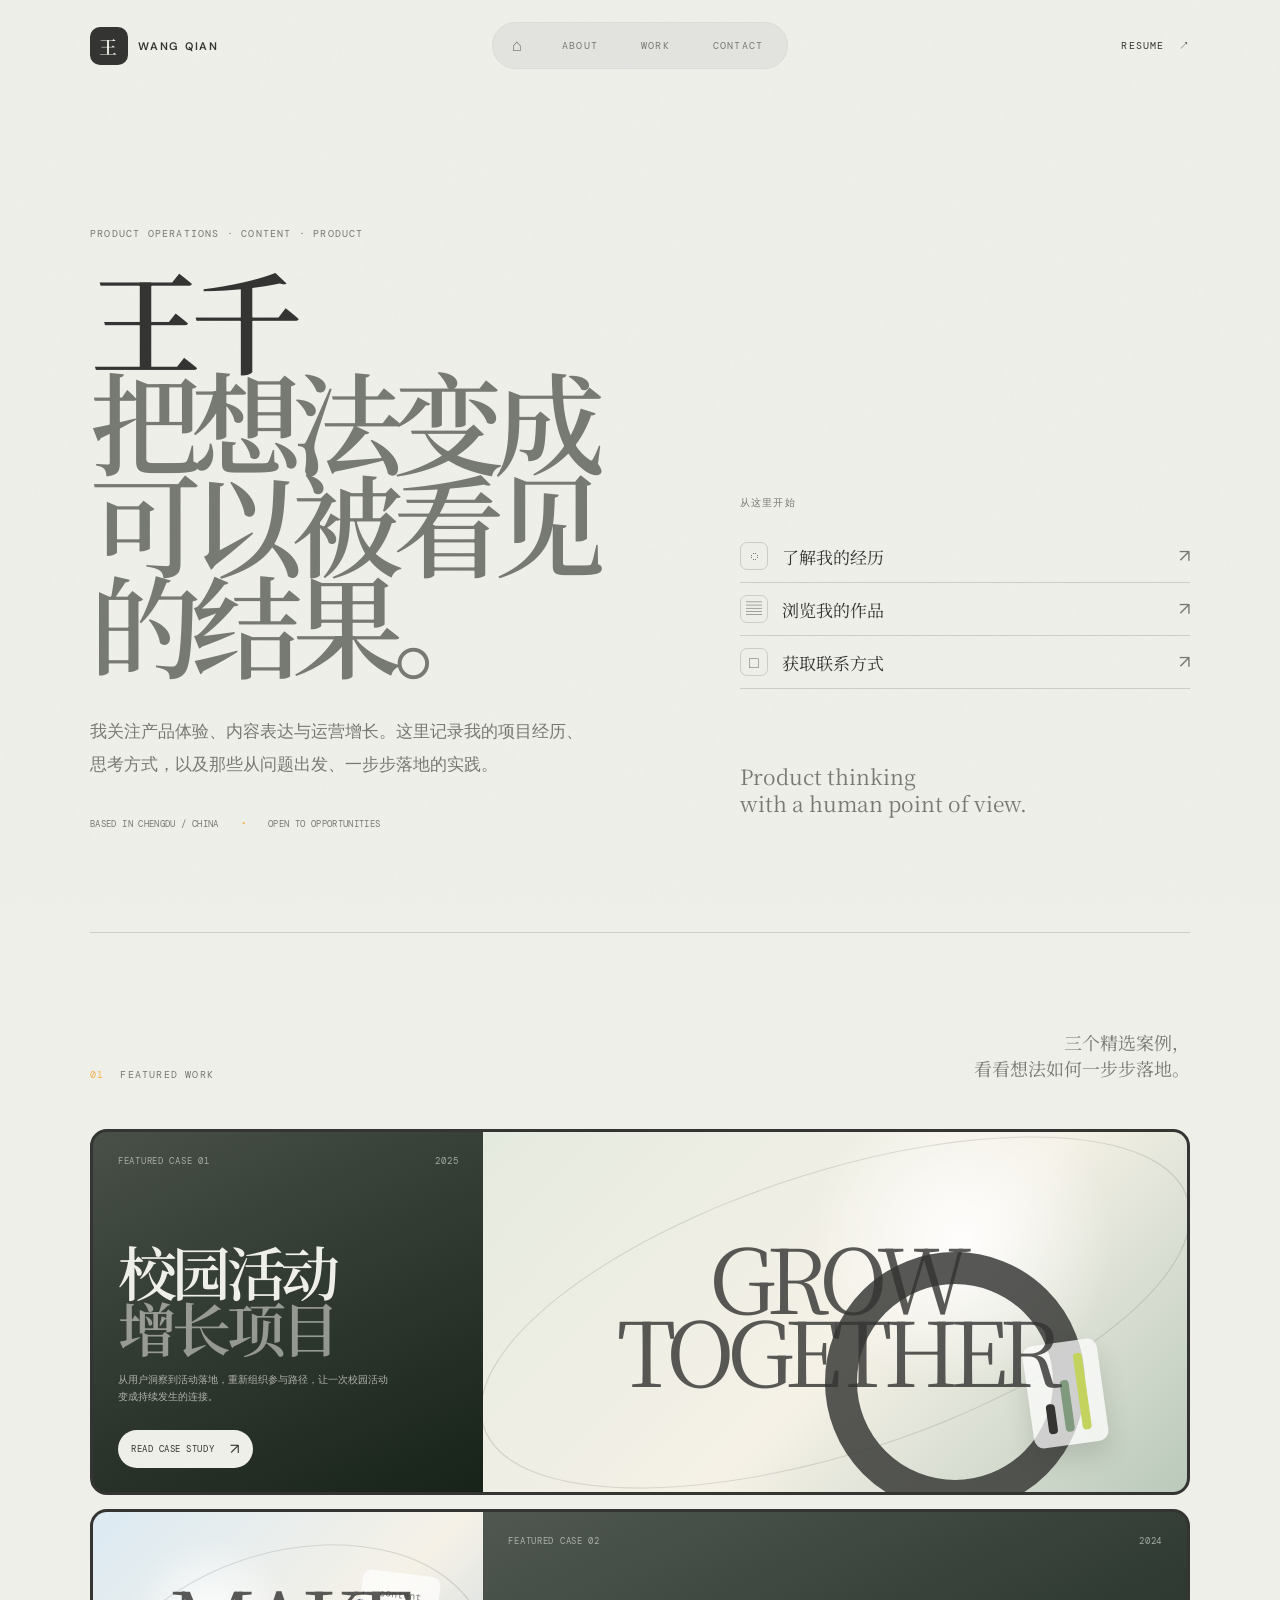
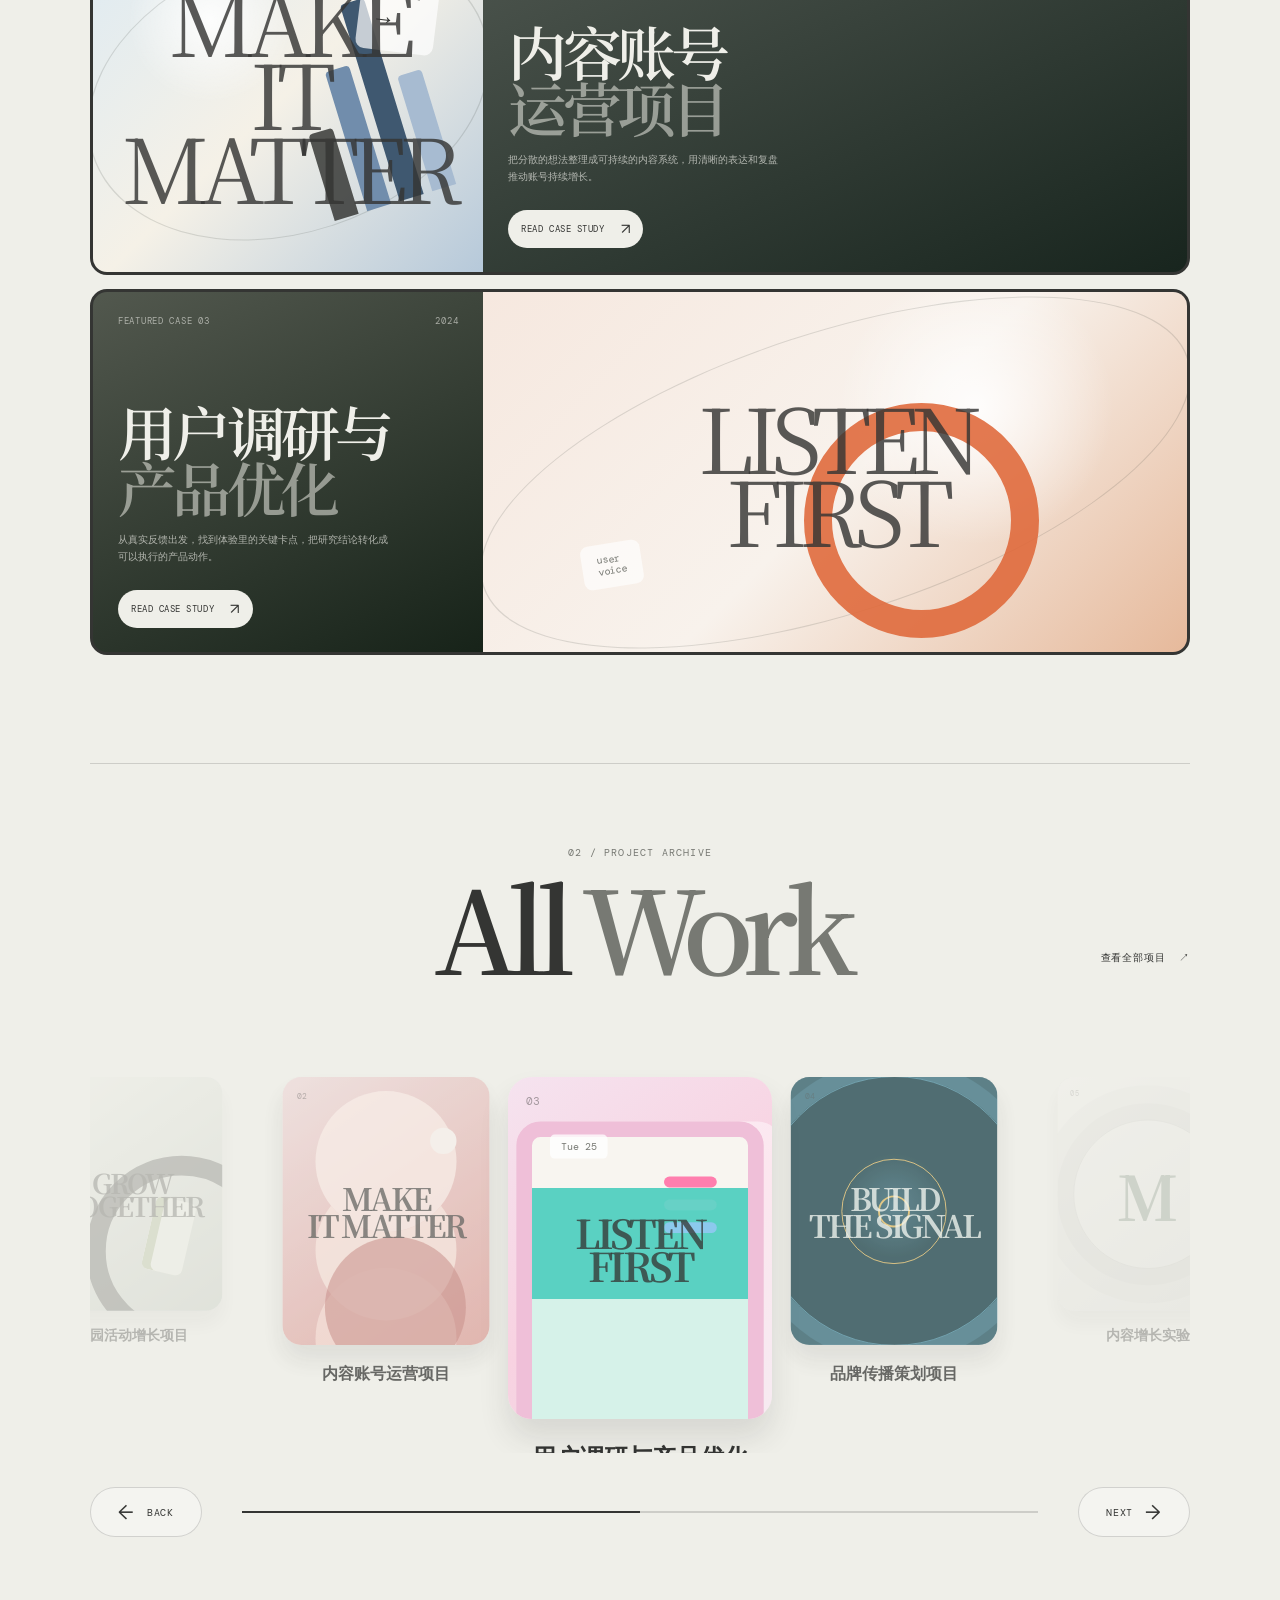
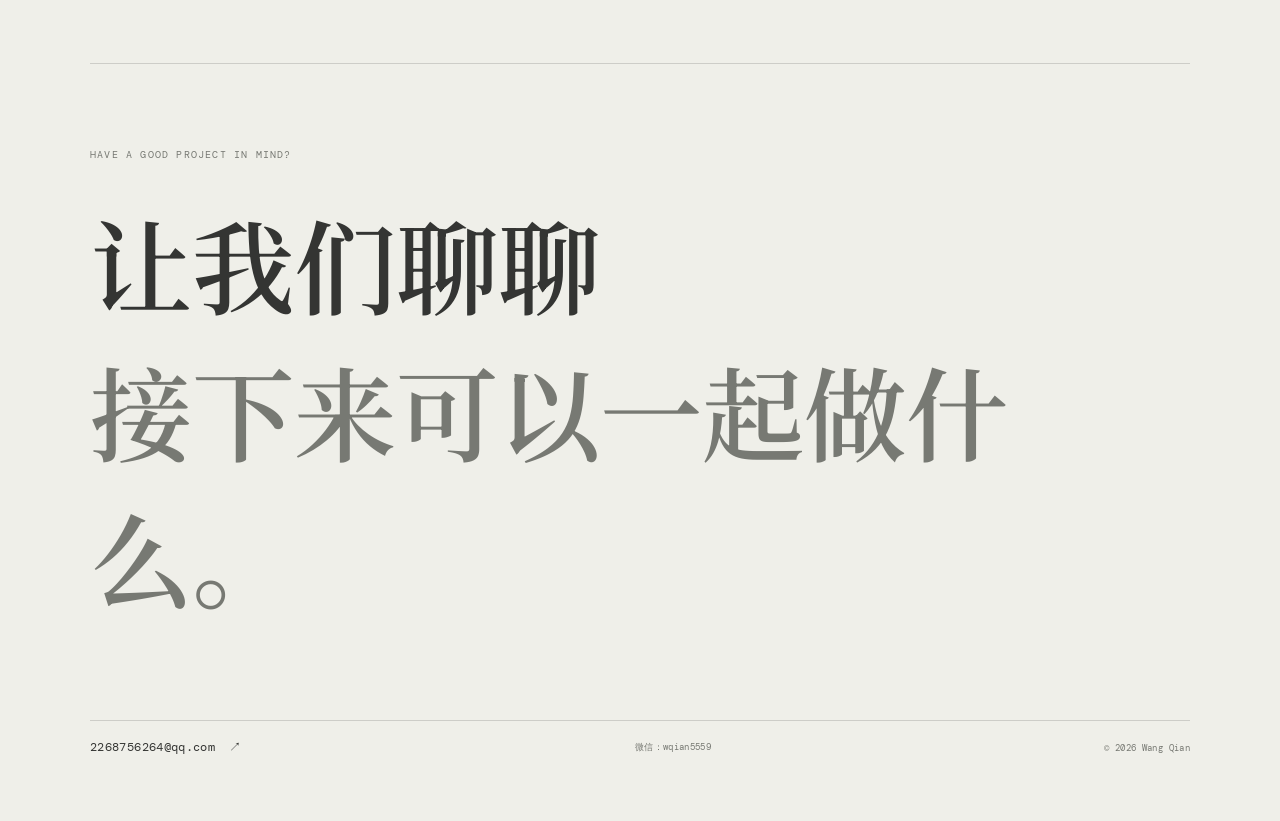
==== index.html @ a22ed270 "Initial portfolio website" ====
<!doctype html>
<html lang="zh-CN">
<head>
  <meta charset="utf-8">
  <meta name="viewport" content="width=device-width, initial-scale=1">
  <title>王千 · 个人作品集</title>
  <meta name="description" content="王千的个人作品集：产品运营、内容运营与产品思考。">
  <link rel="preconnect" href="https://fonts.googleapis.com">
  <link rel="preconnect" href="https://fonts.gstatic.com" crossorigin>
  <link href="https://fonts.googleapis.com/css2?family=DM+Mono:wght@400;500&family=DM+Sans:wght@400;500;600;700&family=Noto+Serif+SC:wght@500;600;700;900&display=swap" rel="stylesheet">
  <link rel="stylesheet" href="styles.css">
</head>
<body>
  <div class="page-shell">
    <header class="site-header">
      <a class="brand" href="index.html#top" aria-label="回到首页">
        <span class="brand-mark">王</span>
        <span class="brand-name">WANG QIAN</span>
      </a>
      <nav class="nav" aria-label="主导航">
        <a class="nav-home" href="index.html#top" aria-label="首页">⌂</a>
        <a href="about.html">About</a>
        <a href="index.html#all-work">Work</a>
        <a href="index.html#contact">Contact</a>
      </nav>
      <a class="resume-link" href="王千-四川大学-硕士-女.pdf" download>Resume <span>↗</span></a>
    </header>

    <main id="top">
      <section class="hero" aria-labelledby="hero-title">
        <div class="hero-main">
          <p class="eyebrow">Product Operations · Content · Product</p>
          <h1 id="hero-title">王千<br><em>把想法变成<br>可以被看见的结果。</em></h1>
          <p class="hero-intro">我关注产品体验、内容表达与运营增长。这里记录我的项目经历、思考方式，以及那些从问题出发、一步步落地的实践。</p>
          <div class="hero-meta">
            <span>Based in Chengdu / China</span>
            <span>Open to opportunities</span>
          </div>
        </div>
        <div class="hero-aside">
          <p class="aside-title">从这里开始</p>
          <a class="start-link" href="about.html"><span class="link-icon">◌</span><span>了解我的经历</span><span class="link-arrow">↗</span></a>
          <a class="start-link" href="#all-work"><span class="link-icon">▤</span><span>浏览我的作品</span><span class="link-arrow">↗</span></a>
          <a class="start-link" href="#contact"><span class="link-icon">□</span><span>获取联系方式</span><span class="link-arrow">↗</span></a>
          <div class="hero-note">Product thinking<br>with a human point of view.</div>
        </div>
      </section>

      <section class="section home-featured-section" aria-labelledby="featured-home-title">
        <div class="section-heading home-section-heading">
          <div class="section-label"><span>01</span><span>Featured work</span></div>
          <p class="section-caption">三个精选案例，<br>看看想法如何一步步落地。</p>
        </div>
        <div class="home-case-stack" id="featured-home-title">
          <a class="home-case-card home-case-card--green" href="#all-work">
            <div class="home-case-copy">
              <div class="home-case-topline"><span>Featured case 01</span><span>2025</span></div>
              <h2>校园活动<br><em>增长项目</em></h2>
              <p>从用户洞察到活动落地，重新组织参与路径，让一次校园活动变成持续发生的连接。</p>
              <span class="home-case-link">Read case study <b>↗</b></span>
            </div>
            <div class="home-case-visual home-case-visual--green" aria-hidden="true">
              <span class="home-visual-title">GROW<br>TOGETHER</span>
              <span class="home-visual-orbit"></span>
              <span class="home-visual-window"><i></i><i></i><i></i></span>
            </div>
          </a>
          <a class="home-case-card home-case-card--blue" href="#all-work">
            <div class="home-case-copy">
              <div class="home-case-topline"><span>Featured case 02</span><span>2024</span></div>
              <h2>内容账号<br><em>运营项目</em></h2>
              <p>把分散的想法整理成可持续的内容系统，用清晰的表达和复盘推动账号持续增长。</p>
              <span class="home-case-link">Read case study <b>↗</b></span>
            </div>
            <div class="home-case-visual home-case-visual--blue" aria-hidden="true">
              <span class="home-visual-title">MAKE<br>IT MATTER</span>
              <span class="home-visual-bars"><i></i><i></i><i></i><i></i></span>
              <span class="home-visual-card">content<br><strong>→</strong></span>
            </div>
          </a>
          <a class="home-case-card home-case-card--orange" href="#all-work">
            <div class="home-case-copy">
              <div class="home-case-topline"><span>Featured case 03</span><span>2024</span></div>
              <h2>用户调研与<br><em>产品优化</em></h2>
              <p>从真实反馈出发，找到体验里的关键卡点，把研究结论转化成可以执行的产品动作。</p>
              <span class="home-case-link">Read case study <b>↗</b></span>
            </div>
            <div class="home-case-visual home-case-visual--orange" aria-hidden="true">
              <span class="home-visual-title">LISTEN<br>FIRST</span>
              <span class="home-visual-ring"></span>
              <span class="home-visual-note">user<br>voice</span>
            </div>
          </a>
        </div>
      </section>

      <section id="all-work" class="section home-all-work" aria-labelledby="all-work-home-title">
        <div class="home-all-work-heading">
          <div>
            <p class="eyebrow">02 / Project archive</p>
            <h2 id="all-work-home-title">All <em>Work</em></h2>
          </div>
          <a class="text-link" href="#all-work">查看全部项目 <span>↗</span></a>
        </div>
        <div class="home-carousel" data-home-carousel aria-label="All Work 项目选择轮播">
          <div class="home-carousel-viewport">
            <div class="home-carousel-track">
              <a class="home-carousel-card" href="#all-work" data-carousel-index="0">
                <div class="home-carousel-art home-carousel-art--campus"><span>01</span><i></i><b>GROW<br>TOGETHER</b></div>
                <strong class="home-carousel-title">校园活动增长项目</strong>
                <div class="home-carousel-tags"><span>运营</span><span>增长</span><span>项目推进</span></div>
              </a>
              <a class="home-carousel-card" href="#all-work" data-carousel-index="1">
                <div class="home-carousel-art home-carousel-art--content"><span>02</span><i></i><b>MAKE<br>IT MATTER</b></div>
                <strong class="home-carousel-title">内容账号运营项目</strong>
                <div class="home-carousel-tags"><span>内容策略</span><span>账号运营</span><span>数据复盘</span></div>
              </a>
              <a class="home-carousel-card" href="#all-work" data-carousel-index="2">
                <div class="home-carousel-art home-carousel-art--product"><span>03</span><i></i><b>LISTEN<br>FIRST</b></div>
                <strong class="home-carousel-title">用户调研与产品优化</strong>
                <div class="home-carousel-tags"><span>用户研究</span><span>产品分析</span><span>体验优化</span></div>
              </a>
              <a class="home-carousel-card" href="#all-work" data-carousel-index="3">
                <div class="home-carousel-art home-carousel-art--brand"><span>04</span><i></i><b>BUILD<br>THE SIGNAL</b></div>
                <strong class="home-carousel-title">品牌传播策划项目</strong>
                <div class="home-carousel-tags"><span>内容</span><span>品牌</span><span>整合传播</span></div>
              </a>
              <a class="home-carousel-card" href="#all-work" data-carousel-index="4">
                <div class="home-carousel-art home-carousel-art--archive"><span>05</span><i></i><b>KEEP<br>ITERATING</b></div>
                <strong class="home-carousel-title">内容增长实验</strong>
                <div class="home-carousel-tags"><span>增长实验</span><span>内容测试</span></div>
              </a>
            </div>
          </div>
          <div class="home-carousel-controls">
            <button class="home-carousel-button" type="button" data-carousel-prev aria-label="查看上一个项目"><span>←</span> Back</button>
            <div class="home-carousel-progress" aria-hidden="true"><span></span></div>
            <button class="home-carousel-button" type="button" data-carousel-next aria-label="查看下一个项目">Next <span>→</span></button>
          </div>
        </div>
      </section>

      <section id="contact" class="contact-section" aria-labelledby="contact-title">
        <p class="eyebrow">Have a good project in mind?</p>
        <h2 id="contact-title">让我们聊聊<br><em>接下来可以一起做什么。</em></h2>
        <div class="contact-bottom"><a class="contact-email" href="mailto:2268756264@qq.com">2268756264@qq.com <span>↗</span></a><span>微信：wqian5559</span><span>© <span data-year>2026</span> Wang Qian</span></div>
      </section>
    </main>
  </div>
  <script src="app.js"></script>
</body>
</html>
---- styles.css ----
:root {
  --paper: #efefe9;
  --paper-deep: #e5e5de;
  --ink: #343533;
  --muted: #777973;
  --line: rgba(52, 53, 51, .18);
  --green: #d2f75b;
  --blue: #b6d4f6;
  --orange: #f5b14e;
  --serif: "Noto Serif SC", Georgia, serif;
  --sans: "DM Sans", "Noto Sans SC", sans-serif;
  --mono: "DM Mono", monospace;
}

* { box-sizing: border-box; }
html { scroll-behavior: smooth; }
body { margin: 0; background: var(--paper); color: var(--ink); font-family: var(--sans); }
body::before { content: ""; position: fixed; inset: 0; pointer-events: none; opacity: .22; background-image: url("data:image/svg+xml,%3Csvg viewBox='0 0 180 180' xmlns='http://www.w3.org/2000/svg'%3E%3Cfilter id='n'%3E%3CfeTurbulence type='fractalNoise' baseFrequency='.9' numOctaves='3' stitchTiles='stitch'/%3E%3C/filter%3E%3Crect width='100%25' height='100%25' filter='url(%23n)' opacity='.07'/%3E%3C/svg%3E"); mix-blend-mode: multiply; z-index: 5; }
a { color: inherit; text-decoration: none; }
button { font: inherit; }
.page-shell { width: min(1100px, calc(100% - 56px)); margin: 0 auto; }
.site-header { position: sticky; top: 22px; z-index: 10; display: grid; grid-template-columns: 1fr auto 1fr; align-items: center; gap: 18px; margin-top: 22px; }
.brand, .nav, .hero-meta, .case-topline, .contact-bottom, .section-label, .filter-row { display: flex; align-items: center; }
.brand { gap: 10px; font-weight: 600; letter-spacing: .08em; }
.brand-mark { display: grid; width: 38px; height: 38px; place-items: center; border-radius: 10px; background: var(--ink); color: var(--paper); font-family: var(--serif); font-size: 18px; }
.brand-name { font-size: 11px; letter-spacing: .16em; }
.nav { justify-content: center; gap: 3px; padding: 5px; border-radius: 999px; background: rgba(225, 226, 220, .88); box-shadow: inset 0 0 0 1px rgba(52, 53, 51, .04); }
.nav a, .resume-link { padding: 10px 20px; color: var(--muted); font-family: var(--mono); font-size: 10px; letter-spacing: .12em; text-transform: uppercase; }
.nav a:hover, .resume-link:hover { color: var(--ink); }
.nav a[aria-current="page"] { color: var(--ink); background: rgba(255, 255, 255, .48); border-radius: 999px; }
.nav-home { padding-inline: 15px !important; font-family: var(--sans) !important; font-size: 17px !important; line-height: 1; }
.resume-link { justify-self: end; padding-right: 0; color: var(--ink); }
.resume-link span, .text-link span, .contact-email span { display: inline-block; margin-left: 7px; transition: transform .2s ease; }
.resume-link:hover span, .text-link:hover span, .contact-email:hover span { transform: translate(3px, -3px); }
.hero { display: grid; grid-template-columns: 1.12fr .88fr; gap: 7%; min-height: 690px; padding: 158px 0 102px; }
.eyebrow, .aside-title, .section-label, .case-topline, .note-card-label { font-family: var(--mono); font-size: 10px; letter-spacing: .12em; text-transform: uppercase; }
.eyebrow { margin: 0 0 28px; color: var(--muted); }
h1, h2, h3, p { margin-top: 0; }
h1, h2, h3 { font-family: var(--serif); font-weight: 600; }
h1 { max-width: 690px; margin-bottom: 42px; font-size: clamp(60px, 8.7vw, 118px); line-height: .91; letter-spacing: -.09em; }
h1 em, h2 em { color: var(--muted); font-style: normal; }
.hero-intro { max-width: 500px; margin-bottom: 38px; color: var(--muted); font-size: 17px; line-height: 1.9; }
.hero-meta { gap: 22px; color: var(--muted); font-family: var(--mono); font-size: 9px; letter-spacing: .04em; text-transform: uppercase; }
.hero-meta span + span::before { content: "•"; margin-right: 22px; color: var(--orange); }
.hero-aside { align-self: end; padding-bottom: 13px; }
.aside-title { margin-bottom: 20px; color: var(--muted); }
.start-link { display: grid; grid-template-columns: 32px 1fr auto; align-items: center; gap: 10px; padding: 12px 0; border-bottom: 1px solid var(--line); font-family: var(--serif); font-size: 17px; }
.link-icon { display: grid; width: 28px; height: 28px; place-items: center; border: 1px solid var(--line); border-radius: 7px; color: var(--muted); font-family: var(--sans); font-size: 16px; }
.link-arrow, .archive-arrow { color: var(--muted); font-family: var(--sans); font-size: 18px; transition: transform .2s ease, color .2s ease; }
.start-link:hover .link-arrow, .archive-item:hover .archive-arrow { color: var(--ink); transform: translate(3px, -3px); }
.hero-note { margin-top: 74px; color: var(--muted); font-family: var(--serif); font-size: 21px; line-height: 1.28; }
.section { padding: 96px 0; border-top: 1px solid var(--line); }
.section-label { gap: 16px; margin-bottom: 52px; color: var(--muted); }
.section-label span:first-child { color: var(--orange); }
.about-layout, .note-layout { display: grid; grid-template-columns: 1fr 1fr; gap: 8%; }
.section h2 { margin-bottom: 0; font-size: clamp(42px, 5.6vw, 76px); line-height: .98; letter-spacing: -.08em; }
.about-copy { max-width: 475px; }
.about-copy p { color: var(--muted); font-size: 16px; line-height: 1.9; }
.about-copy .lead-copy { color: var(--ink); font-family: var(--serif); font-size: 25px; line-height: 1.45; }
.skill-list { display: flex; flex-wrap: wrap; gap: 8px; margin-top: 30px; }
.skill-list span, .filter-button { padding: 8px 12px; border: 1px solid var(--line); border-radius: 999px; color: var(--muted); font-family: var(--mono); font-size: 9px; letter-spacing: .05em; }
.section-heading { display: flex; align-items: end; justify-content: space-between; gap: 28px; margin-bottom: 48px; }
.section-heading .section-label { margin-bottom: 0; }
.section-caption { margin: 0; color: var(--muted); font-family: var(--serif); font-size: 18px; line-height: 1.45; text-align: right; }
.featured-grid { display: grid; grid-template-columns: repeat(3, 1fr); gap: 14px; }
.featured-card { padding: 14px; border-radius: 18px; background: var(--green); }
.featured-card--blue { background: var(--blue); }
.featured-card--orange { background: var(--orange); }
.case-topline { justify-content: space-between; padding: 4px 2px 14px; color: rgba(52, 53, 51, .68); font-size: 9px; }
.case-visual { position: relative; display: flex; min-height: 330px; align-items: center; justify-content: center; overflow: hidden; border-radius: 12px; background: rgba(255, 255, 255, .22); }
.visual-word { position: relative; z-index: 1; color: var(--ink); font-family: var(--serif); font-size: clamp(28px, 4vw, 49px); line-height: .87; letter-spacing: -.08em; text-align: center; }
.visual-dot { position: absolute; width: 190px; height: 190px; border-radius: 50%; background: rgba(52, 53, 51, .9); transform: translate(64px, -56px); }
.visual-bars { position: absolute; right: 15%; bottom: 18%; display: flex; align-items: end; gap: 7px; transform: rotate(-18deg); }
.visual-bars i { display: block; width: 15px; height: 55px; background: var(--ink); }.visual-bars i:nth-child(2) { height: 88px; }.visual-bars i:nth-child(3) { height: 126px; }
.visual-ring { position: absolute; width: 230px; height: 230px; border: 20px solid var(--ink); border-radius: 50%; transform: translate(66px, 38px); }
.case-info { padding: 18px 4px 3px; }.case-info h3 { margin-bottom: 8px; font-size: 24px; letter-spacing: -.05em; }.case-info p { margin-bottom: 22px; color: rgba(52, 53, 51, .72); font-family: var(--mono); font-size: 9px; letter-spacing: .04em; }.text-link { font-family: var(--mono); font-size: 10px; letter-spacing: .08em; text-transform: uppercase; }
.section-heading--compact { align-items: center; margin-bottom: 23px; }.section-heading--compact h2 { font-size: 48px; }
.filter-row { gap: 6px; margin-bottom: 22px; }.filter-button { cursor: pointer; background: transparent; transition: .2s ease; }.filter-button:hover, .filter-button.is-active { border-color: var(--ink); background: var(--ink); color: var(--paper); }
.archive-list { border-top: 1px solid var(--line); }.archive-item { display: grid; grid-template-columns: 58px 1fr 1.2fr 24px; align-items: center; gap: 16px; min-height: 82px; border-bottom: 1px solid var(--line); transition: padding .2s ease, background .2s ease; }.archive-item:hover { padding-inline: 12px; background: rgba(255, 255, 255, .23); }.archive-item.is-hidden { display: none; }.archive-number, .archive-item p { color: var(--muted); font-family: var(--mono); font-size: 10px; }.archive-item h3 { margin: 0; font-size: 22px; letter-spacing: -.04em; }.archive-item p { margin: 0; }
.note-section { padding-bottom: 128px; }.note-layout { align-items: end; }.note-card { display: flex; min-height: 235px; flex-direction: column; justify-content: space-between; padding: 25px; border-radius: 18px; background: var(--paper-deep); transition: transform .2s ease; }.note-card:hover { transform: translateY(-4px); }.note-card-label, .note-card-date { color: var(--muted); }.note-card strong { max-width: 320px; font-family: var(--serif); font-size: 28px; line-height: 1.14; letter-spacing: -.06em; }.note-card-date { font-family: var(--mono); font-size: 10px; }.note-card-date b { float: right; color: var(--ink); font-family: var(--sans); font-size: 18px; }
.contact-section { margin-bottom: 24px; padding: 84px 0 42px; border-top: 1px solid var(--line); }.contact-section h2 { margin-bottom: 90px; font-size: clamp(54px, 8vw, 108px); }.contact-bottom { justify-content: space-between; gap: 20px; padding-top: 18px; border-top: 1px solid var(--line); color: var(--muted); font-family: var(--mono); font-size: 9px; letter-spacing: .04em; }.contact-email { color: var(--ink); font-size: 12px; }
.home-featured-section { padding-bottom: 108px; }
.home-section-heading { align-items: end; }
.home-case-stack { display: grid; gap: 14px; }
.home-case-card { display: grid; grid-template-columns: minmax(280px, .86fr) minmax(0, 1.55fr); min-height: 360px; overflow: hidden; border: 3px solid var(--ink); border-radius: 17px; background: var(--ink); transition: transform .25s ease, box-shadow .25s ease; }
.home-case-card:hover { transform: translateY(-4px); box-shadow: 0 12px 0 rgba(52, 53, 51, .12); }
.home-case-card:nth-child(even) .home-case-copy { order: 2; }
.home-case-card:nth-child(even) .home-case-visual { order: 1; }
.home-case-copy { display: flex; flex-direction: column; padding: 23px 25px 24px; color: var(--paper); background: linear-gradient(155deg, #485047, #172219); }
.home-case-card--blue .home-case-copy { background: linear-gradient(155deg, #4f5750, #18251e); }
.home-case-card--orange .home-case-copy { background: linear-gradient(155deg, #52584e, #172319); }
.home-case-topline { display: flex; justify-content: space-between; gap: 12px; color: rgba(239, 239, 233, .6); font-family: var(--mono); font-size: 9px; letter-spacing: .08em; text-transform: uppercase; }
.home-case-copy h2 { margin: auto 0 17px; color: var(--paper); font-size: clamp(38px, 4.6vw, 65px); line-height: .95; letter-spacing: -.08em; }
.home-case-copy h2 em { color: rgba(239, 239, 233, .53); }
.home-case-copy p { max-width: 275px; margin-bottom: 25px; color: rgba(239, 239, 233, .68); font-family: var(--mono); font-size: 10px; line-height: 1.65; }
.home-case-link { display: inline-flex; align-items: center; justify-content: space-between; width: fit-content; min-width: 135px; padding: 9px 13px; border-radius: 999px; background: var(--paper); color: var(--ink); font-family: var(--mono); font-size: 9px; letter-spacing: .06em; text-transform: uppercase; }
.home-case-link b { margin-left: 12px; font-family: var(--sans); font-size: 15px; font-weight: 400; transition: transform .2s ease; }
.home-case-card:hover .home-case-link b { transform: translate(3px, -3px); }
.home-case-visual { position: relative; display: flex; min-height: 360px; align-items: center; justify-content: center; overflow: hidden; isolation: isolate; }
.home-case-visual::before { content: ""; position: absolute; inset: 11%; border: 1px solid rgba(52, 53, 51, .15); border-radius: 50%; transform: rotate(-18deg) scaleX(1.35); }
.home-case-visual--green { background: radial-gradient(circle at 68% 30%, rgba(255, 255, 255, .9), transparent 28%), linear-gradient(135deg, #e5eadf, #f5f1e7 55%, #b9c9ba); }
.home-case-visual--blue { background: radial-gradient(circle at 30% 30%, rgba(255, 255, 255, .9), transparent 22%), linear-gradient(135deg, #dceaf3, #f5f1e7 50%, #b6c9da); }
.home-case-visual--orange { background: radial-gradient(circle at 70% 32%, rgba(255, 255, 255, .9), transparent 25%), linear-gradient(135deg, #f6e8df, #f8f2ec 52%, #e6b99b); }
.home-visual-title { position: relative; z-index: 2; color: rgba(52, 53, 51, .82); font-family: var(--serif); font-size: clamp(42px, 7vw, 94px); line-height: .82; letter-spacing: -.1em; text-align: center; }
.home-visual-orbit { position: absolute; width: 260px; height: 260px; border: 32px solid rgba(52, 53, 51, .82); border-radius: 50%; transform: translate(120px, 70px); }
.home-visual-window { position: absolute; right: 12%; bottom: 13%; display: flex; gap: 8px; align-items: end; padding: 13px 16px; border-radius: 10px; background: rgba(255, 255, 255, .72); box-shadow: 0 14px 25px rgba(52, 53, 51, .16); transform: rotate(-8deg); }
.home-visual-window i { display: block; width: 9px; height: 30px; border-radius: 4px; background: var(--ink); }.home-visual-window i:nth-child(2) { height: 52px; background: #809a7e; }.home-visual-window i:nth-child(3) { height: 77px; background: #c3d35d; }
.home-visual-bars { position: absolute; right: 14%; bottom: 18%; display: flex; align-items: end; gap: 9px; transform: rotate(-17deg); }.home-visual-bars i { display: block; width: 25px; height: 90px; border-radius: 4px 4px 0 0; background: rgba(52, 53, 51, .83); }.home-visual-bars i:nth-child(2) { height: 145px; background: #718dac; }.home-visual-bars i:nth-child(3) { height: 205px; background: #3f5870; }.home-visual-bars i:nth-child(4) { height: 120px; background: #a7bbd1; }
.home-visual-card { position: absolute; right: 12%; top: 17%; padding: 14px 18px; border-radius: 9px; background: rgba(255, 255, 255, .7); color: var(--muted); font-family: var(--mono); font-size: 10px; line-height: 1.5; transform: rotate(7deg); }.home-visual-card strong { color: var(--ink); font-size: 24px; font-weight: 400; }
.home-visual-ring { position: absolute; width: 235px; height: 235px; border: 28px solid rgba(224, 104, 57, .88); border-radius: 50%; transform: translate(86px, 48px); }.home-visual-note { position: absolute; left: 14%; bottom: 18%; padding: 10px 15px; border-radius: 8px; background: rgba(255, 255, 255, .66); color: var(--muted); font-family: var(--mono); font-size: 10px; line-height: 1.2; transform: rotate(-9deg); }
.home-all-work { padding-top: 82px; padding-bottom: 126px; }
.home-all-work-heading { display: flex; align-items: end; justify-content: space-between; gap: 24px; margin-bottom: 48px; }
.home-all-work-heading .eyebrow { margin-bottom: 18px; }.home-all-work-heading h2 { margin: 0; font-size: clamp(58px, 9vw, 118px); line-height: .85; letter-spacing: -.1em; }.home-all-work-heading h2 em { color: var(--muted); font-style: normal; }
.home-work-strip { display: grid; grid-template-columns: repeat(4, 1fr); gap: 12px; }
.home-work-tile { display: flex; min-height: 220px; flex-direction: column; justify-content: space-between; padding: 17px; border: 1px solid rgba(52, 53, 51, .13); border-radius: 15px; transition: transform .2s ease, box-shadow .2s ease; }.home-work-tile:hover { transform: translateY(-5px); box-shadow: 0 9px 0 rgba(52, 53, 51, .1); }.home-work-tile > span, .home-work-tile small { color: rgba(52, 53, 51, .6); font-family: var(--mono); font-size: 9px; letter-spacing: .06em; }.home-work-tile strong { font-family: var(--serif); font-size: 26px; line-height: .98; letter-spacing: -.07em; }.home-work-tile--paper { background: #e3e3dc; }.home-work-tile--blue { background: #b6d4f6; }.home-work-tile--orange { background: #f5b14e; }.home-work-tile--green { background: #d2f75b; }
.home-all-work-heading { position: relative; justify-content: center; text-align: center; }.home-all-work-heading > a { position: absolute; right: 0; bottom: 10px; }
.home-carousel { --carousel-card-width: 220px; }
.home-carousel-viewport { min-height: 430px; overflow: hidden; touch-action: pan-y; cursor: grab; }
.home-carousel-viewport:active { cursor: grabbing; }
.home-carousel-track { display: flex; align-items: flex-start; gap: 34px; width: max-content; padding: 54px 0 0; will-change: transform; transition: transform .68s cubic-bezier(.22, 1.12, .36, 1); }
.home-carousel-track.is-dragging, .home-carousel-track.is-dragging .home-carousel-card { transition: none; }
.home-carousel-card { display: block; width: var(--carousel-card-width); flex: 0 0 var(--carousel-card-width); color: var(--ink); opacity: .38; transform: scale(.82); transform-origin: center top; transition: transform .68s cubic-bezier(.22, 1.12, .36, 1), opacity .45s ease, filter .45s ease; filter: saturate(.55) grayscale(.12); }
.home-carousel-card.is-far { opacity: .3; }.home-carousel-card.is-near { opacity: .72; transform: scale(.94); filter: saturate(.75) grayscale(.04); }.home-carousel-card.is-active { position: relative; z-index: 3; opacity: 1; transform: scale(1.2); filter: none; }
.home-carousel-art { position: relative; display: flex; height: 285px; align-items: center; justify-content: center; overflow: hidden; border-radius: 20px; background: #d7d7d0; box-shadow: 0 16px 25px rgba(52, 53, 51, .12); isolation: isolate; }
.home-carousel-art > span:first-child { position: absolute; top: 14px; left: 15px; color: rgba(52, 53, 51, .42); font-family: var(--mono); font-size: 9px; letter-spacing: .08em; }.home-carousel-art b { position: relative; z-index: 2; color: rgba(52, 53, 51, .77); font-family: var(--serif); font-size: 33px; line-height: .82; letter-spacing: -.09em; text-align: center; }.home-carousel-art i { position: absolute; display: block; }
.home-carousel-art--campus { background: linear-gradient(145deg, #edf0e5, #b7c6b5); }.home-carousel-art--campus::before { content: ""; position: absolute; width: 185px; height: 185px; border: 24px solid rgba(52, 53, 51, .7); border-radius: 50%; transform: translate(60px, 70px); }.home-carousel-art--campus i { right: 18%; bottom: 16%; width: 50px; height: 90px; border-radius: 8px; background: #e8edda; box-shadow: inset 11px 0 0 #a6bd76; transform: rotate(13deg); }
.home-carousel-art--content { background: linear-gradient(145deg, #f3d9d9, #ee9a91); }.home-carousel-art--content::before, .home-carousel-art--content::after { content: ""; position: absolute; width: 150px; height: 150px; border-radius: 50%; background: rgba(255, 236, 228, .76); }.home-carousel-art--content::before { top: 15px; left: 35px; box-shadow: 0 94px 0 rgba(255, 228, 217, .75), 0 188px 0 rgba(255, 218, 207, .72); }.home-carousel-art--content::after { right: 25px; bottom: -35px; background: rgba(210, 103, 96, .55); }.home-carousel-art--content i { right: 16%; top: 19%; width: 28px; height: 28px; border-radius: 50%; background: #f8efe8; }
.home-carousel-art--product { background: linear-gradient(145deg, #f5e3ef, #f8d2e1 54%, #eed9e5); }.home-carousel-art--product::before { content: ""; position: absolute; bottom: -28px; width: 180px; height: 250px; border: 13px solid #efbfd8; border-radius: 20px 20px 0 0; background: linear-gradient(#f8f5f0 0 17%, #5ad1c2 17% 54%, #d6f2e9 54%); box-shadow: 15px 0 0 rgba(255, 255, 255, .45); }.home-carousel-art--product::after { content: "Tue 25"; position: absolute; top: 48px; left: 35px; padding: 5px 9px; border-radius: 4px; background: rgba(255, 255, 255, .78); color: var(--muted); font-family: var(--mono); font-size: 8px; }.home-carousel-art--product i { top: 83px; right: 21%; width: 44px; height: 9px; border-radius: 8px; background: #ff7eae; box-shadow: 0 19px 0 #67d1c6, 0 38px 0 #8cc9ed; }
.home-carousel-art--brand { background: radial-gradient(circle at 50% 48%, rgba(74, 181, 224, .32), transparent 30%), #063e4a; }.home-carousel-art--brand::before { content: ""; position: absolute; width: 285px; height: 285px; border: 1px solid rgba(82, 205, 247, .55); border-radius: 50%; box-shadow: 0 0 0 18px rgba(82, 205, 247, .18), 0 0 0 36px rgba(82, 205, 247, .12), 0 0 0 54px rgba(82, 205, 247, .08); }.home-carousel-art--brand::after { content: ""; position: absolute; width: 110px; height: 110px; border: 1px solid #e8b63d; border-radius: 50%; }.home-carousel-art--brand i { width: 34px; height: 34px; border: 2px solid #e8b63d; border-radius: 50%; }.home-carousel-art--brand b { color: rgba(240, 247, 241, .78); }
.home-carousel-art--archive { background: linear-gradient(145deg, #f2f0ec, #d8d8d2); }.home-carousel-art--archive::before { content: ""; position: absolute; width: 180px; height: 180px; border: 1px solid rgba(52, 53, 51, .18); border-radius: 50%; box-shadow: 0 0 0 20px rgba(52, 53, 51, .06), 0 0 0 42px rgba(52, 53, 51, .045); }.home-carousel-art--archive::after { content: "M"; position: relative; z-index: 1; color: #77977d; font-family: var(--serif); font-size: 75px; font-weight: 700; }.home-carousel-art--archive b { display: none; }
.home-carousel-title { display: block; margin-top: 20px; font-family: var(--sans); font-size: 17px; font-weight: 600; line-height: 1.2; text-align: center; transition: font-size .35s ease; }.home-carousel-card.is-active .home-carousel-title { font-size: 20px; }
.home-carousel-tags { display: flex; min-height: 28px; align-items: center; justify-content: center; flex-wrap: wrap; gap: 6px; margin-top: 10px; opacity: 0; transform: translateY(6px); transition: opacity .35s ease, transform .45s ease; }.home-carousel-tags span { padding: 5px 9px; border-radius: 999px; background: rgba(255, 255, 255, .65); color: var(--muted); font-family: var(--mono); font-size: 8px; letter-spacing: .05em; }.home-carousel-card.is-active .home-carousel-tags { opacity: 1; transform: translateY(0); }
.home-carousel-controls { display: grid; grid-template-columns: auto 1fr auto; align-items: center; gap: 40px; margin-top: 34px; }.home-carousel-button { display: inline-flex; min-width: 112px; align-items: center; justify-content: center; gap: 12px; padding: 14px 18px; border: 1px solid var(--line); border-radius: 999px; background: rgba(255, 255, 255, .35); color: var(--ink); cursor: pointer; font-family: var(--mono); font-size: 10px; letter-spacing: .08em; text-transform: uppercase; transition: background .2s ease, opacity .2s ease, transform .2s ease; }.home-carousel-button:hover:not(:disabled) { background: rgba(255, 255, 255, .75); transform: translateY(-2px); }.home-carousel-button:disabled { opacity: .28; cursor: not-allowed; }.home-carousel-button span { font-family: var(--sans); font-size: 20px; line-height: 1; }.home-carousel-progress { height: 2px; overflow: hidden; background: var(--line); }.home-carousel-progress span { display: block; width: 100%; height: 100%; background: var(--ink); transform: scaleX(.5); transform-origin: left center; transition: transform .55s cubic-bezier(.22, 1.12, .36, 1); }
.overview-grid { display: grid; grid-template-columns: repeat(2, 1fr); gap: 14px; }
.overview-card { position: relative; display: flex; min-height: 330px; flex-direction: column; justify-content: space-between; padding: 24px; overflow: hidden; border-radius: 18px; transition: transform .2s ease; }
.overview-card:hover { transform: translateY(-5px); }
.overview-card--about { background: var(--paper-deep); }
.overview-card--work { background: var(--blue); }
.overview-number { font-family: var(--mono); font-size: 10px; letter-spacing: .1em; }
.overview-card h2 { position: relative; z-index: 1; margin: 0; font-size: clamp(38px, 5vw, 62px); }
.overview-card h2 em { color: rgba(52, 53, 51, .56); }
.overview-arrow { position: absolute; right: 24px; bottom: 17px; font-size: 28px; transition: transform .2s ease; }
.overview-card:hover .overview-arrow { transform: translate(4px, -4px); }
.overview-card--about::after { content: ""; position: absolute; right: -42px; top: 90px; width: 210px; height: 210px; border: 24px solid rgba(52, 53, 51, .12); border-radius: 50%; }
.overview-card--work::after { content: ""; position: absolute; right: 70px; top: 50px; width: 150px; height: 150px; border-radius: 50%; background: rgba(255, 255, 255, .28); box-shadow: 70px 90px 0 rgba(52, 53, 51, .13); }
.about-page { padding-bottom: 20px; }
.about-intro { display: grid; grid-template-columns: 1.18fr .82fr; gap: 10%; min-height: 700px; padding: 205px 0 118px; border-bottom: 1px solid var(--line); }
.about-intro-copy { max-width: 650px; }
.about-page-label { margin: 0 0 45px; font-family: var(--sans); font-size: 18px; font-weight: 600; }
.about-intro h1 { max-width: 650px; margin: 0 0 45px; font-size: clamp(32px, 3.5vw, 51px); line-height: 1.19; letter-spacing: -.06em; }
.about-intro-copy > p:not(.about-page-label) { max-width: 580px; margin-bottom: 24px; color: var(--muted); font-family: var(--serif); font-size: 20px; line-height: 1.62; }
.about-intro-copy > p:last-child { margin-bottom: 0; }
.about-index { align-self: start; padding-top: 3px; }
.about-index h2 { margin: 0 0 34px; font-family: var(--sans); font-size: 20px; font-weight: 600; letter-spacing: -.03em; }
.about-index-link { display: grid; grid-template-columns: 34px 1fr 20px; align-items: center; gap: 12px; min-height: 47px; border-bottom: 1px solid var(--line); color: var(--muted); font-family: var(--serif); font-size: 17px; transition: color .2s ease, padding .2s ease; }
.about-index-link:first-of-type { border-top: 1px solid var(--line); }
.about-index-link:hover { padding-inline: 8px; color: var(--ink); }
.about-index-icon { display: grid; width: 31px; height: 31px; place-items: center; border: 1px solid var(--line); border-radius: 7px; color: var(--muted); font-family: var(--sans); font-size: 17px; }
.about-index-link b { color: var(--muted); font-family: var(--sans); font-size: 15px; font-weight: 400; transition: transform .2s ease; }.about-index-link:hover b { transform: translate(3px, -3px); }
.about-section-topline { display: flex; align-items: center; justify-content: space-between; gap: 20px; margin-bottom: 45px; color: var(--muted); font-family: var(--mono); font-size: 9px; letter-spacing: .09em; text-transform: uppercase; }.about-section-topline .section-label { margin-bottom: 0; }
.about-section-title { margin: 0 0 48px; font-size: clamp(43px, 5.4vw, 76px); line-height: .98; letter-spacing: -.08em; }.about-section-title em { color: var(--muted); font-style: normal; }
.about-facts { padding-top: 108px; }
.about-facts-grid { display: grid; grid-template-columns: repeat(4, 1fr); gap: 12px; }
.about-fact-card { display: flex; min-height: 270px; flex-direction: column; justify-content: space-between; padding: 18px; border-radius: 15px; transition: transform .2s ease; }.about-fact-card:hover { transform: translateY(-5px); }.about-fact-card > span, .about-fact-card small { color: rgba(52, 53, 51, .58); font-family: var(--mono); font-size: 9px; letter-spacing: .07em; }.about-fact-card strong { font-family: var(--serif); font-size: 27px; line-height: .98; letter-spacing: -.07em; }.about-fact-card--paper { background: #e3e3dc; }.about-fact-card--blue { background: var(--blue); }.about-fact-card--orange { background: var(--orange); }.about-fact-card--green { background: var(--green); }
.about-skills { padding-top: 108px; }.about-split-heading { display: grid; grid-template-columns: 1fr 1fr; gap: 9%; align-items: end; margin-bottom: 72px; }.about-split-heading h2 { margin: 0; font-size: clamp(43px, 5.4vw, 76px); line-height: .98; letter-spacing: -.08em; }.about-split-heading h2 em { color: var(--muted); font-style: normal; }.about-split-heading p { max-width: 440px; margin: 0; color: var(--muted); font-family: var(--serif); font-size: 19px; line-height: 1.6; }
.about-skill-list, .about-history-list { border-top: 1px solid var(--line); }.about-skill-row { display: grid; grid-template-columns: 70px 1fr 1.2fr; gap: 20px; align-items: center; min-height: 117px; border-bottom: 1px solid var(--line); }.about-skill-row > span { color: var(--orange); font-family: var(--mono); font-size: 10px; }.about-skill-row h3 { margin: 0; font-size: 28px; letter-spacing: -.06em; }.about-skill-row p { max-width: 390px; margin: 0; color: var(--muted); font-size: 14px; line-height: 1.65; }
.about-history { padding-top: 108px; }.about-history-row { display: grid; grid-template-columns: 120px 1fr 25px; gap: 24px; align-items: center; min-height: 104px; border-bottom: 1px solid var(--line); transition: padding .2s ease, background .2s ease; }.about-history-row:hover { padding-inline: 12px; background: rgba(255, 255, 255, .23); }.about-history-year { color: var(--muted); font-family: var(--mono); font-size: 10px; }.about-history-row h3 { margin: 0 0 6px; font-size: 25px; letter-spacing: -.05em; }.about-history-row p { margin: 0; color: var(--muted); font-family: var(--mono); font-size: 10px; }.about-history-arrow { color: var(--muted); font-size: 20px; }
.internship-list { border-top: 1px solid var(--line); }.internship-item { padding: 30px 0 44px; border-bottom: 1px solid var(--line); }.internship-head { display: grid; grid-template-columns: 1fr auto; gap: 24px; align-items: baseline; margin-bottom: 28px; }.internship-head h3 { margin: 0; font-family: var(--sans); font-size: 24px; font-weight: 600; letter-spacing: -.04em; }.internship-head > span { color: var(--muted); font-family: var(--mono); font-size: 10px; letter-spacing: .05em; text-transform: uppercase; }.internship-detail { display: grid; grid-template-columns: .78fr 1.22fr; gap: 24px; padding-left: 39px; }.internship-detail > strong { font-family: var(--sans); font-size: 15px; font-weight: 600; }.internship-detail p { max-width: 570px; margin: 0; color: var(--muted); font-family: var(--serif); font-size: 16px; line-height: 1.72; }.internship-detail p + p { margin-top: 18px; }
.about-glance { padding-top: 108px; }.about-glance-grid { display: grid; grid-template-columns: repeat(3, 1fr); gap: 12px; }.about-glance-grid > div { min-height: 180px; padding: 20px; border: 1px solid var(--line); border-radius: 15px; background: rgba(255, 255, 255, .2); }.about-glance-grid span { color: var(--orange); font-family: var(--mono); font-size: 10px; }.about-glance-grid strong { display: block; margin-top: 55px; font-family: var(--serif); font-size: 28px; letter-spacing: -.06em; }.about-glance-grid p { margin: 8px 0 0; color: var(--muted); font-size: 13px; }
.about-facts-grid { grid-template-columns: repeat(2, 1fr); gap: 52px 16px; }
.about-fact-card { min-height: 0; padding: 0; border-radius: 0; background: transparent; }
.about-fact-card:hover { transform: none; }
.about-fact-visual { position: relative; display: grid; height: 250px; place-items: center; overflow: hidden; border-radius: 9px; isolation: isolate; }
.about-fact-visual::before, .about-fact-visual::after { content: ""; position: absolute; }
.about-fact-visual--book { background: linear-gradient(145deg, #c9c9c4, #b4b5b0); }
.about-fact-visual--book::before { width: 95px; height: 145px; border-radius: 3px 8px 8px 3px; background: linear-gradient(135deg, #8b7654, #d0a365 48%, #496b65 49%, #36544f); box-shadow: 14px 15px 20px rgba(52, 53, 51, .2); transform: rotate(-4deg); }
.about-fact-visual--book > span { position: relative; z-index: 1; width: 82px; color: #f4e5c9; font-family: var(--serif); font-size: 13px; line-height: .9; text-align: center; text-transform: uppercase; transform: rotate(-4deg); }
.about-fact-visual--podcast { background: linear-gradient(145deg, #dfe5e1, #c8d5cf); }
.about-podcast-orbit { position: absolute; width: 148px; height: 148px; border: 22px solid rgba(245, 177, 78, .45); border-radius: 50%; transform: translate(-25px, -10px); }.about-podcast-person { position: absolute; width: 70px; height: 132px; border-radius: 48% 48% 25% 25%; background: linear-gradient(#343533 0 44%, #809b90 44%); box-shadow: 0 16px 25px rgba(52, 53, 51, .2); transform: translate(16px, 13px) rotate(8deg); }.about-fact-visual--podcast::after { right: 14%; bottom: 15%; width: 75px; height: 27px; border-radius: 3px; background: #343533; box-shadow: inset 0 0 0 7px #e0a94e; transform: rotate(-8deg); }.about-fact-visual--podcast b { position: relative; z-index: 1; margin-top: 153px; color: #f5f1e7; font-family: var(--mono); font-size: 9px; letter-spacing: .2em; transform: rotate(-8deg); }
.about-fact-visual--show { align-items: end; justify-items: start; padding: 25px; background: linear-gradient(155deg, #a6d8d3, #75a8ad 58%, #526b71); }.about-fact-visual--show::before { left: 18%; bottom: -38px; width: 150px; height: 150px; border-radius: 50% 50% 0 0; background: rgba(38, 61, 64, .52); box-shadow: 130px -10px 0 rgba(43, 71, 74, .42), 250px 18px 0 rgba(54, 80, 81, .37); }.about-fact-visual--show span { position: relative; z-index: 1; color: rgba(245, 241, 231, .82); font-family: var(--serif); font-size: 31px; line-height: .8; letter-spacing: -.08em; }.about-fact-visual--show i { position: absolute; right: 18%; top: 19%; width: 58px; height: 58px; border: 1px solid rgba(245, 241, 231, .65); border-radius: 50%; }
.about-fact-visual--hobby { background: linear-gradient(145deg, #b0aaa0, #726e69); }.about-fact-visual--hobby::before { width: 190px; height: 125px; border-radius: 15px; background: linear-gradient(145deg, #272727, #77736b 52%, #252525); box-shadow: 0 18px 22px rgba(0, 0, 0, .23); transform: rotate(-5deg); }.about-camera-body { position: relative; z-index: 1; width: 130px; height: 82px; border-radius: 9px; background: #343533; transform: rotate(-5deg); }.about-camera-body::before { content: ""; position: absolute; top: -11px; left: 20px; width: 40px; height: 14px; border-radius: 5px 5px 0 0; background: #343533; }.about-camera-lens { position: relative; z-index: 2; width: 51px; height: 51px; border: 9px solid #9da49c; border-radius: 50%; background: #3a4543; box-shadow: inset 0 0 0 9px #1f2928; transform: rotate(-5deg); }.about-fact-visual--hobby i { position: absolute; right: 16%; top: 18%; width: 18px; height: 18px; border: 2px solid rgba(245, 241, 231, .7); border-radius: 50%; }
.about-fact-meta { display: grid; gap: 8px; padding-top: 18px; }.about-fact-meta > span { color: var(--muted); font-family: var(--mono); font-size: 9px; letter-spacing: .08em; }.about-fact-meta strong { color: var(--ink); font-family: var(--sans); font-size: 18px; font-weight: 600; letter-spacing: -.03em; }.about-fact-meta small { color: var(--muted); font-family: var(--sans); font-size: 12px; }
.about-skills-grid { display: grid; grid-template-columns: repeat(2, 1fr); gap: 48px 58px; }.about-skill-card { display: grid; grid-template-columns: 32px 1fr; gap: 15px; align-items: start; }.about-skill-icon { display: grid; width: 30px; height: 30px; place-items: center; border: 1px solid var(--line); border-radius: 6px; color: var(--muted); font-size: 15px; }.about-skill-card h3 { margin: 2px 0 14px; font-family: var(--sans); font-size: 17px; font-weight: 600; letter-spacing: -.02em; }.about-skill-card p { margin: 0; color: var(--muted); font-family: var(--serif); font-size: 15px; line-height: 1.65; }.about-capabilities { margin: 62px 0 0 47px; }.about-capabilities h3 { margin: 0 0 14px; font-family: var(--sans); font-size: 17px; font-weight: 600; }.about-capabilities .skill-list { margin-top: 0; }
.internal-page { padding-bottom: 20px; }
.page-hero { min-height: 610px; padding: 158px 0 100px; border-bottom: 1px solid var(--line); }
.page-hero h1 { max-width: 900px; margin-bottom: 38px; }
.page-hero-intro { max-width: 540px; margin: 0; color: var(--muted); font-size: 18px; line-height: 1.9; }
.work-page-hero { min-height: 570px; }
.capability-grid { display: grid; grid-template-columns: repeat(3, 1fr); gap: 14px; }
.capability-card { min-height: 250px; padding: 23px; border: 1px solid var(--line); border-radius: 16px; background: rgba(255, 255, 255, .2); }
.capability-card > span { color: var(--orange); font-family: var(--mono); font-size: 10px; }
.capability-card h3 { margin: 70px 0 12px; font-size: 27px; letter-spacing: -.05em; }
.capability-card p { margin: 0; color: var(--muted); font-size: 14px; line-height: 1.7; }
.timeline { border-top: 1px solid var(--line); }
.timeline-row { display: grid; grid-template-columns: 180px 1fr; gap: 20px; align-items: center; min-height: 86px; border-bottom: 1px solid var(--line); }
.timeline-label { color: var(--muted); font-family: var(--mono); font-size: 10px; letter-spacing: .08em; text-transform: uppercase; }
.timeline-row strong { font-family: var(--serif); font-size: 24px; font-weight: 500; letter-spacing: -.04em; }
.page-cta { padding: 108px 0 84px; border-top: 1px solid var(--line); }
.page-cta h2 { margin-bottom: 42px; }
.page-cta-contact { margin-left: 28px; color: var(--muted); }
@media (max-width: 900px) { .site-header { grid-template-columns: 1fr auto; }.nav { grid-column: 1 / -1; grid-row: 2; justify-self: center; order: 3; }.resume-link { padding-right: 0; }.hero { grid-template-columns: 1fr; gap: 70px; min-height: auto; padding-top: 120px; }.hero-aside { max-width: 500px; }.featured-grid { grid-template-columns: 1fr 1fr; }.featured-card:last-child { grid-column: 1 / -1; }.case-visual { min-height: 280px; }.home-case-card { grid-template-columns: .9fr 1.35fr; }.home-work-strip { grid-template-columns: repeat(2, 1fr); }.about-intro { min-height: auto; padding-top: 155px; }.about-facts-grid { grid-template-columns: repeat(2, 1fr); }.about-split-heading { gap: 6%; }.page-hero { min-height: auto; padding-top: 120px; }.capability-grid { grid-template-columns: 1fr 1fr; }.capability-card:last-child { grid-column: 1 / -1; } }
@media (max-width: 640px) { .page-shell { width: min(100% - 28px, 1100px); }.site-header { top: 12px; margin-top: 12px; }.brand-name { display: none; }.nav { width: 100%; justify-content: space-between; }.nav a { padding-inline: 13px; }.nav-home { padding-inline: 13px !important; }.hero { padding: 104px 0 70px; }.hero-meta { align-items: start; flex-direction: column; gap: 8px; }.hero-meta span + span::before { display: none; }.section { padding: 68px 0; }.section-label { margin-bottom: 34px; }.about-layout, .note-layout { grid-template-columns: 1fr; gap: 42px; }.about-copy .lead-copy { font-size: 21px; }.about-intro { grid-template-columns: 1fr; gap: 68px; padding: 104px 0 70px; }.about-page-label { margin-bottom: 32px; }.about-intro h1 { margin-bottom: 34px; font-size: clamp(30px, 8.7vw, 43px); }.about-intro-copy > p:not(.about-page-label) { font-size: 18px; }.about-index { padding-top: 0; }.about-index h2 { margin-bottom: 22px; }.about-section-topline { align-items: start; flex-direction: column; gap: 13px; margin-bottom: 32px; }.about-facts, .about-skills, .about-history, .about-glance { padding-top: 68px; }.about-section-title { margin-bottom: 34px; font-size: clamp(42px, 12vw, 60px); }.about-facts-grid, .about-glance-grid { grid-template-columns: 1fr 1fr; gap: 9px; }.about-fact-visual { height: 180px; }.about-fact-meta { gap: 6px; padding-top: 12px; }.about-fact-meta strong { font-size: 17px; }.about-fact-meta small { font-size: 10px; }.about-fact-visual--show { padding: 14px; }.about-fact-visual--show span { font-size: 22px; }.about-split-heading { grid-template-columns: 1fr; gap: 26px; margin-bottom: 45px; }.about-split-heading h2 { font-size: clamp(42px, 12vw, 60px); }.about-split-heading p { font-size: 17px; }.about-skills-grid { grid-template-columns: 1fr; gap: 34px; }.about-skill-card p { font-size: 14px; }.about-capabilities { margin: 48px 0 0 47px; }.about-skill-row { grid-template-columns: 38px 1fr; gap: 9px; min-height: 0; padding: 20px 0; }.about-skill-row p { grid-column: 2; }.about-skill-row h3 { font-size: 24px; }.internship-item { padding: 25px 0 34px; }.internship-head { grid-template-columns: 1fr; gap: 10px; margin-bottom: 20px; }.internship-head h3 { font-size: 22px; }.internship-head > span { font-size: 9px; }.internship-detail { grid-template-columns: 1fr; gap: 14px; padding-left: 0; }.internship-detail p { font-size: 15px; line-height: 1.7; }.about-history-row { grid-template-columns: 52px 1fr 20px; gap: 10px; min-height: 0; padding: 20px 0; }.about-history-row h3 { font-size: 20px; }.about-history-row p { font-size: 9px; line-height: 1.5; }.about-glance-grid > div { min-height: 155px; padding: 14px; }.about-glance-grid strong { margin-top: 38px; font-size: 22px; }.about-glance-grid p { font-size: 11px; line-height: 1.45; }.section-heading { align-items: start; flex-direction: column; gap: 17px; margin-bottom: 32px; }.section-caption { text-align: left; }.featured-grid, .overview-grid, .capability-grid { grid-template-columns: 1fr; }.featured-card:last-child, .capability-card:last-child { grid-column: auto; }.case-visual { min-height: 280px; }.home-featured-section { padding-bottom: 76px; }.home-case-card { display: grid; grid-template-columns: 1fr; min-height: 0; }.home-case-card:nth-child(even) .home-case-copy, .home-case-card:nth-child(even) .home-case-visual { order: initial; }.home-case-copy { min-height: 300px; }.home-case-visual { min-height: 270px; }.home-visual-title { font-size: clamp(42px, 16vw, 70px); }.home-work-strip { grid-template-columns: 1fr 1fr; gap: 9px; }.home-work-tile { min-height: 170px; padding: 14px; }.home-work-tile strong { font-size: 21px; }.home-all-work-heading { align-items: start; flex-direction: column; gap: 26px; margin-bottom: 34px; }.section-heading--compact { align-items: start; }.section-heading--compact h2 { font-size: 40px; }.archive-item { grid-template-columns: 32px 1fr 20px; gap: 9px; padding: 16px 0; }.archive-item p { grid-column: 2; }.archive-arrow { grid-column: 3; grid-row: 1 / span 2; }.archive-item h3 { font-size: 19px; }.contact-section { padding-top: 66px; }.contact-section h2 { margin-bottom: 64px; }.contact-bottom { align-items: start; flex-direction: column; }.contact-bottom span:last-child { margin-top: 15px; }.page-hero h1 { font-size: clamp(48px, 13vw, 76px); }.page-hero-intro { font-size: 16px; }.timeline-row { grid-template-columns: 1fr; gap: 8px; padding: 18px 0; }.timeline-row strong { font-size: 21px; }.page-cta { padding: 78px 0 64px; }.page-cta-contact { display: block; margin: 22px 0 0; } }

@media (max-width: 900px) {
  .home-carousel { --carousel-card-width: 200px; }
  .home-carousel-viewport { min-height: 390px; }
  .home-carousel-track { gap: 26px; }
  .home-carousel-controls { gap: 24px; }
}

@media (max-width: 640px) {
  .home-all-work-heading > a { position: static; }
  .home-carousel { --carousel-card-width: 172px; }
  .home-carousel-viewport { min-height: 350px; }
  .home-carousel-track { gap: 18px; padding-top: 42px; }
  .home-carousel-art { height: 230px; border-radius: 16px; }
  .home-carousel-art b { font-size: 24px; }
  .home-carousel-title { margin-top: 15px; font-size: 14px; }
  .home-carousel-card.is-active .home-carousel-title { font-size: 17px; }
  .home-carousel-tags { gap: 4px; }
  .home-carousel-tags span { padding: 4px 6px; font-size: 7px; }
  .home-carousel-controls { gap: 10px; margin-top: 24px; }
  .home-carousel-button { min-width: 78px; padding: 12px 9px; gap: 6px; font-size: 8px; }
  .home-carousel-button span { font-size: 16px; }
}
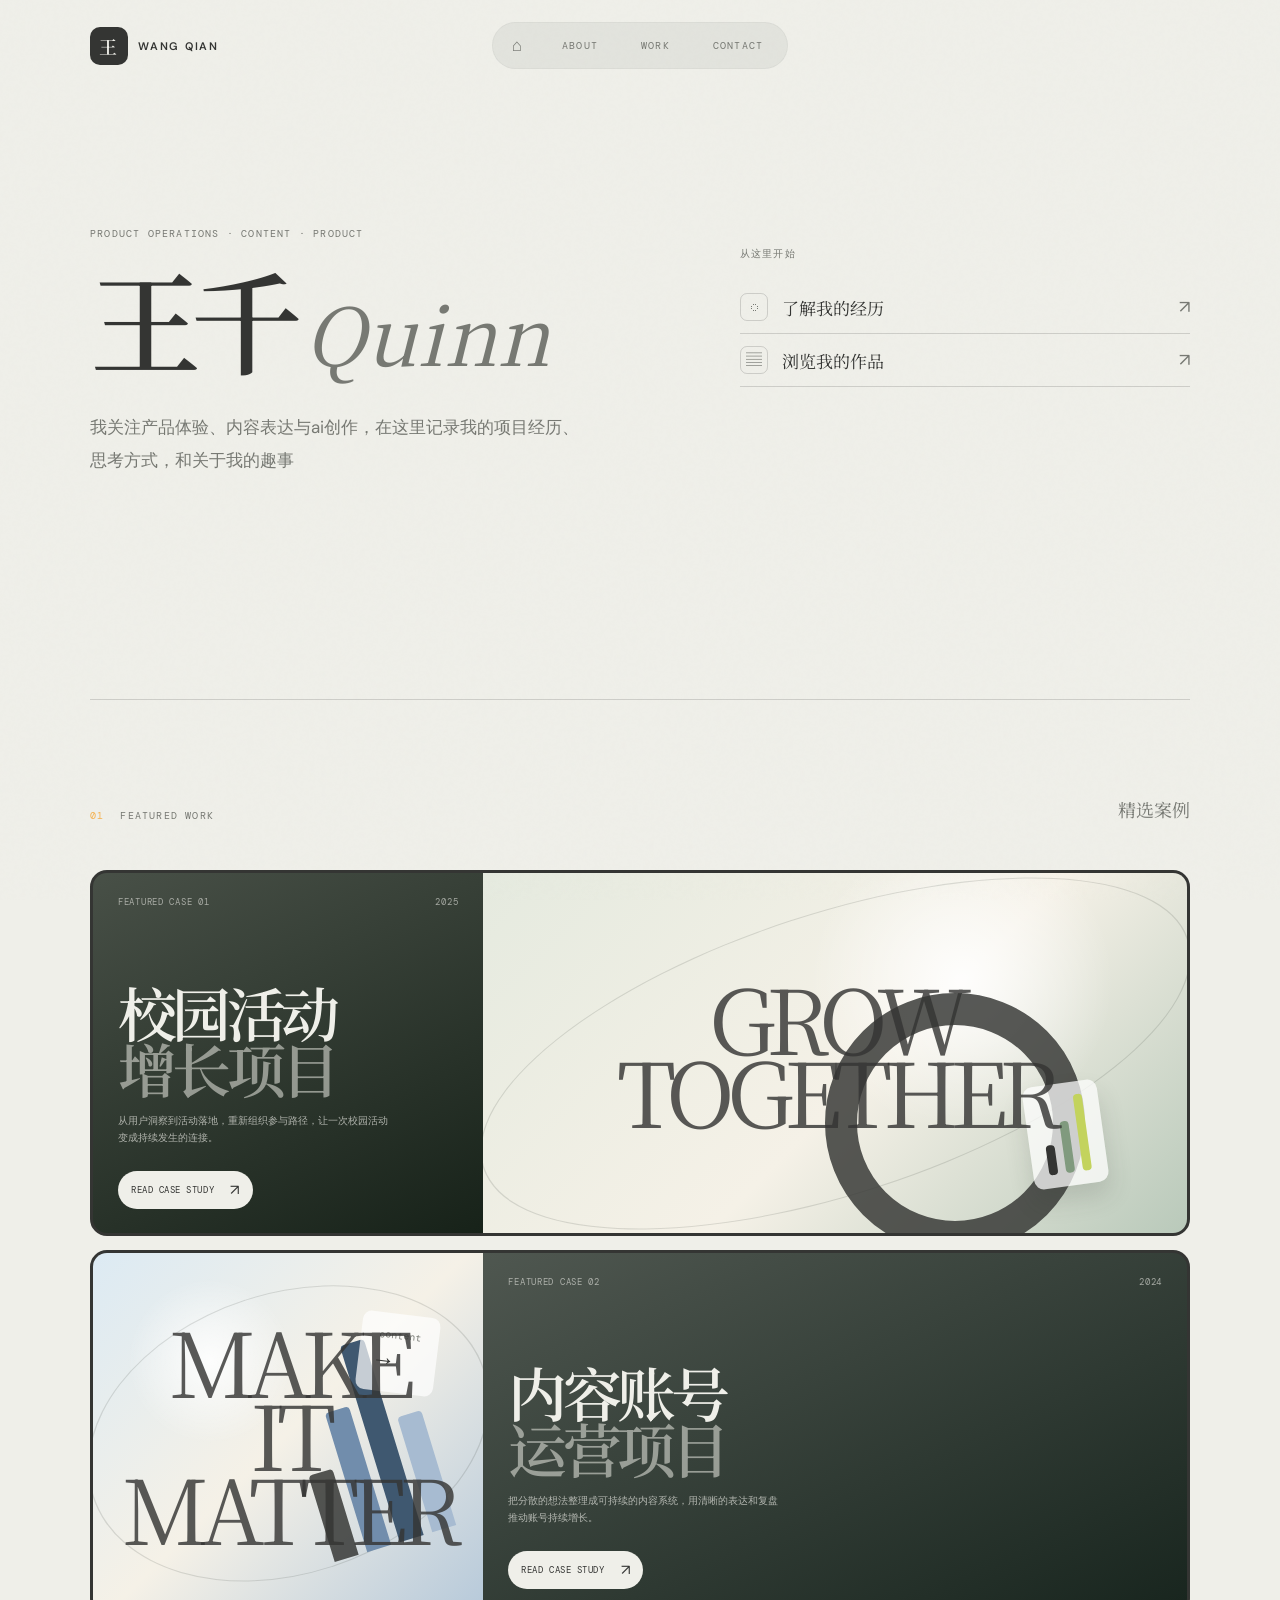
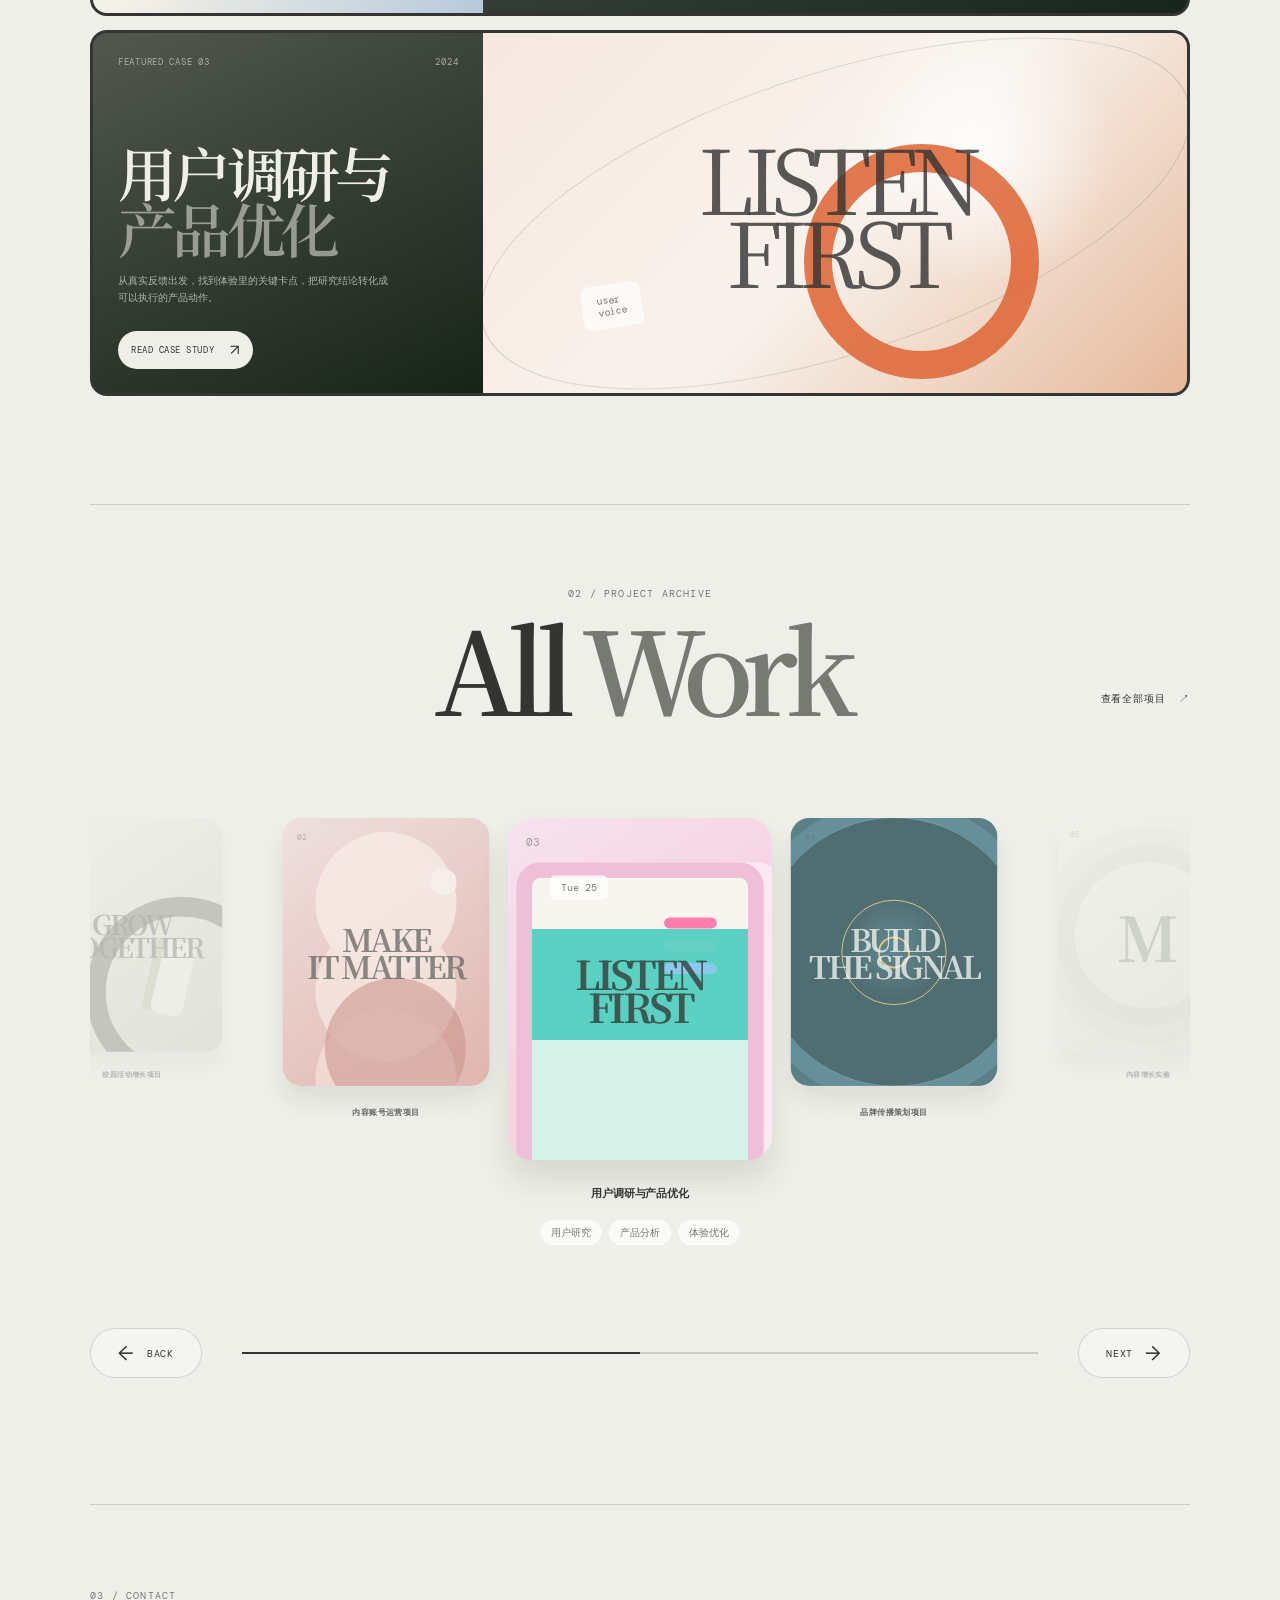
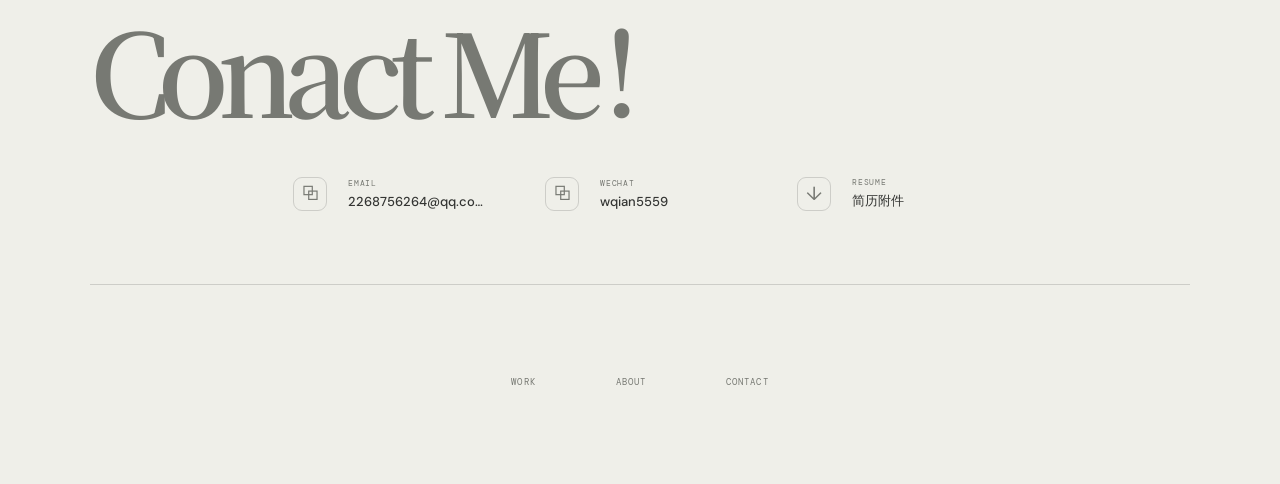
==== commit 77404298: "feat: refine home contact section" ====
--- a/index.html
+++ b/index.html
@@ -23,33 +23,26 @@
         <a href="index.html#all-work">Work</a>
         <a href="index.html#contact">Contact</a>
       </nav>
-      <a class="resume-link" href="王千-四川大学-硕士-女.pdf" download>Resume <span>↗</span></a>
     </header>
 
     <main id="top">
       <section class="hero" aria-labelledby="hero-title">
         <div class="hero-main">
           <p class="eyebrow">Product Operations · Content · Product</p>
-          <h1 id="hero-title">王千<br><em>把想法变成<br>可以被看见的结果。</em></h1>
-          <p class="hero-intro">我关注产品体验、内容表达与运营增长。这里记录我的项目经历、思考方式，以及那些从问题出发、一步步落地的实践。</p>
-          <div class="hero-meta">
-            <span>Based in Chengdu / China</span>
-            <span>Open to opportunities</span>
-          </div>
+          <h1 id="hero-title"><span class="hero-name-cn">王千<span class="hero-name-inline-en">Quinn</span></span></h1>
+          <p class="hero-intro">我关注产品体验、内容表达与ai创作，在这里记录我的项目经历、思考方式，和关于我的趣事</p>
         </div>
         <div class="hero-aside">
           <p class="aside-title">从这里开始</p>
           <a class="start-link" href="about.html"><span class="link-icon">◌</span><span>了解我的经历</span><span class="link-arrow">↗</span></a>
           <a class="start-link" href="#all-work"><span class="link-icon">▤</span><span>浏览我的作品</span><span class="link-arrow">↗</span></a>
-          <a class="start-link" href="#contact"><span class="link-icon">□</span><span>获取联系方式</span><span class="link-arrow">↗</span></a>
-          <div class="hero-note">Product thinking<br>with a human point of view.</div>
         </div>
       </section>
 
       <section class="section home-featured-section" aria-labelledby="featured-home-title">
         <div class="section-heading home-section-heading">
           <div class="section-label"><span>01</span><span>Featured work</span></div>
-          <p class="section-caption">三个精选案例，<br>看看想法如何一步步落地。</p>
+          <p class="section-caption">精选案例</p>
         </div>
         <div class="home-case-stack" id="featured-home-title">
           <a class="home-case-card home-case-card--green" href="#all-work">
@@ -141,11 +134,34 @@
       </section>
 
       <section id="contact" class="contact-section" aria-labelledby="contact-title">
-        <p class="eyebrow">Have a good project in mind?</p>
-        <h2 id="contact-title">让我们聊聊<br><em>接下来可以一起做什么。</em></h2>
-        <div class="contact-bottom"><a class="contact-email" href="mailto:2268756264@qq.com">2268756264@qq.com <span>↗</span></a><span>微信：wqian5559</span><span>© <span data-year>2026</span> Wang Qian</span></div>
+        <div class="contact-heading">
+          <p class="eyebrow">03 / Contact</p>
+          <h2 id="contact-title">Conact Me！</h2>
+        </div>
+        <div class="contact-options">
+          <button class="contact-option" type="button" data-copy="2268756264@qq.com" aria-label="复制邮箱 2268756264@qq.com">
+            <span class="contact-icon" aria-hidden="true">⧉</span>
+            <span class="contact-option-copy"><small>EMAIL</small><strong>2268756264@qq.com</strong></span>
+          </button>
+          <button class="contact-option" type="button" data-copy="wqian5559" aria-label="复制微信号 wqian5559">
+            <span class="contact-icon" aria-hidden="true">⧉</span>
+            <span class="contact-option-copy"><small>WECHAT</small><strong>wqian5559</strong></span>
+          </button>
+          <a class="contact-option" href="王千-四川大学-硕士-女.pdf" download aria-label="下载简历附件">
+            <span class="contact-icon" aria-hidden="true">↓</span>
+            <span class="contact-option-copy"><small>RESUME</small><strong>简历附件</strong></span>
+          </a>
+        </div>
       </section>
+
     </main>
+    <footer class="site-footer">
+      <nav class="footer-nav" aria-label="底部导航">
+        <a href="index.html#all-work">Work</a>
+        <a href="about.html">About</a>
+        <a href="index.html#contact">Contact</a>
+      </nav>
+    </footer>
   </div>
   <script src="app.js"></script>
 </body>
--- a/styles.css
+++ b/styles.css
@@ -19,8 +19,8 @@
 a { color: inherit; text-decoration: none; }
 button { font: inherit; }
 .page-shell { width: min(1100px, calc(100% - 56px)); margin: 0 auto; }
-.site-header { position: sticky; top: 22px; z-index: 10; display: grid; grid-template-columns: 1fr auto 1fr; align-items: center; gap: 18px; margin-top: 22px; }
-.brand, .nav, .hero-meta, .case-topline, .contact-bottom, .section-label, .filter-row { display: flex; align-items: center; }
+.site-header { display: grid; grid-template-columns: 1fr auto 1fr; align-items: center; gap: 18px; margin-top: 22px; }
+.brand, .nav, .hero-meta, .case-topline, .section-label, .filter-row { display: flex; align-items: center; }
 .brand { gap: 10px; font-weight: 600; letter-spacing: .08em; }
 .brand-mark { display: grid; width: 38px; height: 38px; place-items: center; border-radius: 10px; background: var(--ink); color: var(--paper); font-family: var(--serif); font-size: 18px; }
 .brand-name { font-size: 11px; letter-spacing: .16em; }
@@ -30,25 +30,26 @@
 .nav a[aria-current="page"] { color: var(--ink); background: rgba(255, 255, 255, .48); border-radius: 999px; }
 .nav-home { padding-inline: 15px !important; font-family: var(--sans) !important; font-size: 17px !important; line-height: 1; }
 .resume-link { justify-self: end; padding-right: 0; color: var(--ink); }
-.resume-link span, .text-link span, .contact-email span { display: inline-block; margin-left: 7px; transition: transform .2s ease; }
-.resume-link:hover span, .text-link:hover span, .contact-email:hover span { transform: translate(3px, -3px); }
-.hero { display: grid; grid-template-columns: 1.12fr .88fr; gap: 7%; min-height: 690px; padding: 158px 0 102px; }
+.resume-link span, .text-link span { display: inline-block; margin-left: 7px; transition: transform .2s ease; }
+.resume-link:hover span, .text-link:hover span { transform: translate(3px, -3px); }
+.hero { display: grid; grid-template-columns: 1.12fr .88fr; gap: 7%; min-height: 630px; padding: 158px 0 72px; }
 .eyebrow, .aside-title, .section-label, .case-topline, .note-card-label { font-family: var(--mono); font-size: 10px; letter-spacing: .12em; text-transform: uppercase; }
 .eyebrow { margin: 0 0 28px; color: var(--muted); }
 h1, h2, h3, p { margin-top: 0; }
 h1, h2, h3 { font-family: var(--serif); font-weight: 600; }
 h1 { max-width: 690px; margin-bottom: 42px; font-size: clamp(60px, 8.7vw, 118px); line-height: .91; letter-spacing: -.09em; }
 h1 em, h2 em { color: var(--muted); font-style: normal; }
+.hero-name-cn { display: block; letter-spacing: -.09em; }
+.hero-name-inline-en { display: inline-block; margin-left: .15em; color: var(--muted); font-family: var(--serif); font-size: clamp(42px, 6.9vw, 80px); font-style: italic; font-weight: 400; letter-spacing: 0; vertical-align: baseline; }
 .hero-intro { max-width: 500px; margin-bottom: 38px; color: var(--muted); font-size: 17px; line-height: 1.9; }
 .hero-meta { gap: 22px; color: var(--muted); font-family: var(--mono); font-size: 9px; letter-spacing: .04em; text-transform: uppercase; }
 .hero-meta span + span::before { content: "•"; margin-right: 22px; color: var(--orange); }
-.hero-aside { align-self: end; padding-bottom: 13px; }
+.hero-aside { align-self: end; height: 380px; padding-bottom: 13px; }
 .aside-title { margin-bottom: 20px; color: var(--muted); }
 .start-link { display: grid; grid-template-columns: 32px 1fr auto; align-items: center; gap: 10px; padding: 12px 0; border-bottom: 1px solid var(--line); font-family: var(--serif); font-size: 17px; }
 .link-icon { display: grid; width: 28px; height: 28px; place-items: center; border: 1px solid var(--line); border-radius: 7px; color: var(--muted); font-family: var(--sans); font-size: 16px; }
 .link-arrow, .archive-arrow { color: var(--muted); font-family: var(--sans); font-size: 18px; transition: transform .2s ease, color .2s ease; }
 .start-link:hover .link-arrow, .archive-item:hover .archive-arrow { color: var(--ink); transform: translate(3px, -3px); }
-.hero-note { margin-top: 74px; color: var(--muted); font-family: var(--serif); font-size: 21px; line-height: 1.28; }
 .section { padding: 96px 0; border-top: 1px solid var(--line); }
 .section-label { gap: 16px; margin-bottom: 52px; color: var(--muted); }
 .section-label span:first-child { color: var(--orange); }
@@ -78,7 +79,6 @@
 .filter-row { gap: 6px; margin-bottom: 22px; }.filter-button { cursor: pointer; background: transparent; transition: .2s ease; }.filter-button:hover, .filter-button.is-active { border-color: var(--ink); background: var(--ink); color: var(--paper); }
 .archive-list { border-top: 1px solid var(--line); }.archive-item { display: grid; grid-template-columns: 58px 1fr 1.2fr 24px; align-items: center; gap: 16px; min-height: 82px; border-bottom: 1px solid var(--line); transition: padding .2s ease, background .2s ease; }.archive-item:hover { padding-inline: 12px; background: rgba(255, 255, 255, .23); }.archive-item.is-hidden { display: none; }.archive-number, .archive-item p { color: var(--muted); font-family: var(--mono); font-size: 10px; }.archive-item h3 { margin: 0; font-size: 22px; letter-spacing: -.04em; }.archive-item p { margin: 0; }
 .note-section { padding-bottom: 128px; }.note-layout { align-items: end; }.note-card { display: flex; min-height: 235px; flex-direction: column; justify-content: space-between; padding: 25px; border-radius: 18px; background: var(--paper-deep); transition: transform .2s ease; }.note-card:hover { transform: translateY(-4px); }.note-card-label, .note-card-date { color: var(--muted); }.note-card strong { max-width: 320px; font-family: var(--serif); font-size: 28px; line-height: 1.14; letter-spacing: -.06em; }.note-card-date { font-family: var(--mono); font-size: 10px; }.note-card-date b { float: right; color: var(--ink); font-family: var(--sans); font-size: 18px; }
-.contact-section { margin-bottom: 24px; padding: 84px 0 42px; border-top: 1px solid var(--line); }.contact-section h2 { margin-bottom: 90px; font-size: clamp(54px, 8vw, 108px); }.contact-bottom { justify-content: space-between; gap: 20px; padding-top: 18px; border-top: 1px solid var(--line); color: var(--muted); font-family: var(--mono); font-size: 9px; letter-spacing: .04em; }.contact-email { color: var(--ink); font-size: 12px; }
 .home-featured-section { padding-bottom: 108px; }
 .home-section-heading { align-items: end; }
 .home-case-stack { display: grid; gap: 14px; }
@@ -115,9 +115,9 @@
 .home-work-tile { display: flex; min-height: 220px; flex-direction: column; justify-content: space-between; padding: 17px; border: 1px solid rgba(52, 53, 51, .13); border-radius: 15px; transition: transform .2s ease, box-shadow .2s ease; }.home-work-tile:hover { transform: translateY(-5px); box-shadow: 0 9px 0 rgba(52, 53, 51, .1); }.home-work-tile > span, .home-work-tile small { color: rgba(52, 53, 51, .6); font-family: var(--mono); font-size: 9px; letter-spacing: .06em; }.home-work-tile strong { font-family: var(--serif); font-size: 26px; line-height: .98; letter-spacing: -.07em; }.home-work-tile--paper { background: #e3e3dc; }.home-work-tile--blue { background: #b6d4f6; }.home-work-tile--orange { background: #f5b14e; }.home-work-tile--green { background: #d2f75b; }
 .home-all-work-heading { position: relative; justify-content: center; text-align: center; }.home-all-work-heading > a { position: absolute; right: 0; bottom: 10px; }
 .home-carousel { --carousel-card-width: 220px; }
-.home-carousel-viewport { min-height: 430px; overflow: hidden; touch-action: pan-y; cursor: grab; }
+.home-carousel-viewport { min-height: 530px; overflow: hidden; touch-action: pan-y; cursor: grab; }
 .home-carousel-viewport:active { cursor: grabbing; }
-.home-carousel-track { display: flex; align-items: flex-start; gap: 34px; width: max-content; padding: 54px 0 0; will-change: transform; transition: transform .68s cubic-bezier(.22, 1.12, .36, 1); }
+.home-carousel-track { display: flex; align-items: flex-start; gap: 34px; width: max-content; padding: 54px 0 100px; will-change: transform; transition: transform .68s cubic-bezier(.22, 1.12, .36, 1); }
 .home-carousel-track.is-dragging, .home-carousel-track.is-dragging .home-carousel-card { transition: none; }
 .home-carousel-card { display: block; width: var(--carousel-card-width); flex: 0 0 var(--carousel-card-width); color: var(--ink); opacity: .38; transform: scale(.82); transform-origin: center top; transition: transform .68s cubic-bezier(.22, 1.12, .36, 1), opacity .45s ease, filter .45s ease; filter: saturate(.55) grayscale(.12); }
 .home-carousel-card.is-far { opacity: .3; }.home-carousel-card.is-near { opacity: .72; transform: scale(.94); filter: saturate(.75) grayscale(.04); }.home-carousel-card.is-active { position: relative; z-index: 3; opacity: 1; transform: scale(1.2); filter: none; }
@@ -128,9 +128,11 @@
 .home-carousel-art--product { background: linear-gradient(145deg, #f5e3ef, #f8d2e1 54%, #eed9e5); }.home-carousel-art--product::before { content: ""; position: absolute; bottom: -28px; width: 180px; height: 250px; border: 13px solid #efbfd8; border-radius: 20px 20px 0 0; background: linear-gradient(#f8f5f0 0 17%, #5ad1c2 17% 54%, #d6f2e9 54%); box-shadow: 15px 0 0 rgba(255, 255, 255, .45); }.home-carousel-art--product::after { content: "Tue 25"; position: absolute; top: 48px; left: 35px; padding: 5px 9px; border-radius: 4px; background: rgba(255, 255, 255, .78); color: var(--muted); font-family: var(--mono); font-size: 8px; }.home-carousel-art--product i { top: 83px; right: 21%; width: 44px; height: 9px; border-radius: 8px; background: #ff7eae; box-shadow: 0 19px 0 #67d1c6, 0 38px 0 #8cc9ed; }
 .home-carousel-art--brand { background: radial-gradient(circle at 50% 48%, rgba(74, 181, 224, .32), transparent 30%), #063e4a; }.home-carousel-art--brand::before { content: ""; position: absolute; width: 285px; height: 285px; border: 1px solid rgba(82, 205, 247, .55); border-radius: 50%; box-shadow: 0 0 0 18px rgba(82, 205, 247, .18), 0 0 0 36px rgba(82, 205, 247, .12), 0 0 0 54px rgba(82, 205, 247, .08); }.home-carousel-art--brand::after { content: ""; position: absolute; width: 110px; height: 110px; border: 1px solid #e8b63d; border-radius: 50%; }.home-carousel-art--brand i { width: 34px; height: 34px; border: 2px solid #e8b63d; border-radius: 50%; }.home-carousel-art--brand b { color: rgba(240, 247, 241, .78); }
 .home-carousel-art--archive { background: linear-gradient(145deg, #f2f0ec, #d8d8d2); }.home-carousel-art--archive::before { content: ""; position: absolute; width: 180px; height: 180px; border: 1px solid rgba(52, 53, 51, .18); border-radius: 50%; box-shadow: 0 0 0 20px rgba(52, 53, 51, .06), 0 0 0 42px rgba(52, 53, 51, .045); }.home-carousel-art--archive::after { content: "M"; position: relative; z-index: 1; color: #77977d; font-family: var(--serif); font-size: 75px; font-weight: 700; }.home-carousel-art--archive b { display: none; }
-.home-carousel-title { display: block; margin-top: 20px; font-family: var(--sans); font-size: 17px; font-weight: 600; line-height: 1.2; text-align: center; transition: font-size .35s ease; }.home-carousel-card.is-active .home-carousel-title { font-size: 20px; }
+.home-carousel-title { display: block; margin-top: 20px; padding: 3px 0; font-family: var(--sans); font-size: 9px; font-weight: 600; line-height: 1.2; text-align: center; transition: font-size .35s ease; }.home-carousel-card.is-active .home-carousel-title { font-size: 9px; }
 .home-carousel-tags { display: flex; min-height: 28px; align-items: center; justify-content: center; flex-wrap: wrap; gap: 6px; margin-top: 10px; opacity: 0; transform: translateY(6px); transition: opacity .35s ease, transform .45s ease; }.home-carousel-tags span { padding: 5px 9px; border-radius: 999px; background: rgba(255, 255, 255, .65); color: var(--muted); font-family: var(--mono); font-size: 8px; letter-spacing: .05em; }.home-carousel-card.is-active .home-carousel-tags { opacity: 1; transform: translateY(0); }
 .home-carousel-controls { display: grid; grid-template-columns: auto 1fr auto; align-items: center; gap: 40px; margin-top: 34px; }.home-carousel-button { display: inline-flex; min-width: 112px; align-items: center; justify-content: center; gap: 12px; padding: 14px 18px; border: 1px solid var(--line); border-radius: 999px; background: rgba(255, 255, 255, .35); color: var(--ink); cursor: pointer; font-family: var(--mono); font-size: 10px; letter-spacing: .08em; text-transform: uppercase; transition: background .2s ease, opacity .2s ease, transform .2s ease; }.home-carousel-button:hover:not(:disabled) { background: rgba(255, 255, 255, .75); transform: translateY(-2px); }.home-carousel-button:disabled { opacity: .28; cursor: not-allowed; }.home-carousel-button span { font-family: var(--sans); font-size: 20px; line-height: 1; }.home-carousel-progress { height: 2px; overflow: hidden; background: var(--line); }.home-carousel-progress span { display: block; width: 100%; height: 100%; background: var(--ink); transform: scaleX(.5); transform-origin: left center; transition: transform .55s cubic-bezier(.22, 1.12, .36, 1); }
+.contact-section { padding: 84px 0 52px; border-top: 1px solid var(--line); }.contact-heading { margin-bottom: 38px; }.contact-heading .eyebrow { margin-bottom: 18px; }.contact-heading h2 { margin: 0; padding-right: 0; color: var(--muted); font-size: clamp(58px, 9vw, 118px); line-height: .85; letter-spacing: -.1em; }.contact-options { display: flex; align-items: center; justify-content: center; gap: 32px; }.contact-option { display: grid; width: 220px; grid-template-columns: 42px 1fr; flex: 0 0 220px; align-items: center; gap: 13px; min-height: 76px; padding: 13px 15px; border: 0; border-radius: 14px; background: transparent; color: var(--ink); cursor: pointer; text-align: left; transition: background .2s ease, border-color .2s ease, transform .2s ease; }.contact-option:hover, .contact-option.is-copied { border-color: transparent; background: transparent; transform: translateY(-2px); }.contact-icon { display: grid; width: 34px; height: 34px; place-items: center; border: 1px solid var(--line); border-radius: 9px; color: var(--muted); font-family: var(--sans); font-size: 19px; line-height: 1; }.contact-option-copy { display: grid; gap: 5px; min-width: 0; }.contact-option-copy small { color: var(--muted); font-family: var(--mono); font-size: 8px; letter-spacing: .1em; text-transform: uppercase; }.contact-option-copy strong { overflow: hidden; font-family: var(--sans); font-size: 13px; font-weight: 500; text-overflow: ellipsis; white-space: nowrap; }.site-footer { display: flex; min-height: 200px; align-items: center; justify-content: center; padding: 24px 0 28px; border-top: 1px solid var(--line); }.footer-nav { display: flex; align-items: center; justify-content: center; gap: 80px; }.footer-nav a { color: var(--muted); font-family: var(--mono); font-size: 9px; letter-spacing: .12em; text-transform: uppercase; transition: color .2s ease; }.footer-nav a:hover { color: var(--ink); }
+.contact-option:focus-visible, .footer-nav a:focus-visible { outline: 2px solid var(--ink); outline-offset: 4px; }
 .overview-grid { display: grid; grid-template-columns: repeat(2, 1fr); gap: 14px; }
 .overview-card { position: relative; display: flex; min-height: 330px; flex-direction: column; justify-content: space-between; padding: 24px; overflow: hidden; border-radius: 18px; transition: transform .2s ease; }
 .overview-card:hover { transform: translateY(-5px); }
@@ -198,12 +200,12 @@
 .page-cta { padding: 108px 0 84px; border-top: 1px solid var(--line); }
 .page-cta h2 { margin-bottom: 42px; }
 .page-cta-contact { margin-left: 28px; color: var(--muted); }
-@media (max-width: 900px) { .site-header { grid-template-columns: 1fr auto; }.nav { grid-column: 1 / -1; grid-row: 2; justify-self: center; order: 3; }.resume-link { padding-right: 0; }.hero { grid-template-columns: 1fr; gap: 70px; min-height: auto; padding-top: 120px; }.hero-aside { max-width: 500px; }.featured-grid { grid-template-columns: 1fr 1fr; }.featured-card:last-child { grid-column: 1 / -1; }.case-visual { min-height: 280px; }.home-case-card { grid-template-columns: .9fr 1.35fr; }.home-work-strip { grid-template-columns: repeat(2, 1fr); }.about-intro { min-height: auto; padding-top: 155px; }.about-facts-grid { grid-template-columns: repeat(2, 1fr); }.about-split-heading { gap: 6%; }.page-hero { min-height: auto; padding-top: 120px; }.capability-grid { grid-template-columns: 1fr 1fr; }.capability-card:last-child { grid-column: 1 / -1; } }
-@media (max-width: 640px) { .page-shell { width: min(100% - 28px, 1100px); }.site-header { top: 12px; margin-top: 12px; }.brand-name { display: none; }.nav { width: 100%; justify-content: space-between; }.nav a { padding-inline: 13px; }.nav-home { padding-inline: 13px !important; }.hero { padding: 104px 0 70px; }.hero-meta { align-items: start; flex-direction: column; gap: 8px; }.hero-meta span + span::before { display: none; }.section { padding: 68px 0; }.section-label { margin-bottom: 34px; }.about-layout, .note-layout { grid-template-columns: 1fr; gap: 42px; }.about-copy .lead-copy { font-size: 21px; }.about-intro { grid-template-columns: 1fr; gap: 68px; padding: 104px 0 70px; }.about-page-label { margin-bottom: 32px; }.about-intro h1 { margin-bottom: 34px; font-size: clamp(30px, 8.7vw, 43px); }.about-intro-copy > p:not(.about-page-label) { font-size: 18px; }.about-index { padding-top: 0; }.about-index h2 { margin-bottom: 22px; }.about-section-topline { align-items: start; flex-direction: column; gap: 13px; margin-bottom: 32px; }.about-facts, .about-skills, .about-history, .about-glance { padding-top: 68px; }.about-section-title { margin-bottom: 34px; font-size: clamp(42px, 12vw, 60px); }.about-facts-grid, .about-glance-grid { grid-template-columns: 1fr 1fr; gap: 9px; }.about-fact-visual { height: 180px; }.about-fact-meta { gap: 6px; padding-top: 12px; }.about-fact-meta strong { font-size: 17px; }.about-fact-meta small { font-size: 10px; }.about-fact-visual--show { padding: 14px; }.about-fact-visual--show span { font-size: 22px; }.about-split-heading { grid-template-columns: 1fr; gap: 26px; margin-bottom: 45px; }.about-split-heading h2 { font-size: clamp(42px, 12vw, 60px); }.about-split-heading p { font-size: 17px; }.about-skills-grid { grid-template-columns: 1fr; gap: 34px; }.about-skill-card p { font-size: 14px; }.about-capabilities { margin: 48px 0 0 47px; }.about-skill-row { grid-template-columns: 38px 1fr; gap: 9px; min-height: 0; padding: 20px 0; }.about-skill-row p { grid-column: 2; }.about-skill-row h3 { font-size: 24px; }.internship-item { padding: 25px 0 34px; }.internship-head { grid-template-columns: 1fr; gap: 10px; margin-bottom: 20px; }.internship-head h3 { font-size: 22px; }.internship-head > span { font-size: 9px; }.internship-detail { grid-template-columns: 1fr; gap: 14px; padding-left: 0; }.internship-detail p { font-size: 15px; line-height: 1.7; }.about-history-row { grid-template-columns: 52px 1fr 20px; gap: 10px; min-height: 0; padding: 20px 0; }.about-history-row h3 { font-size: 20px; }.about-history-row p { font-size: 9px; line-height: 1.5; }.about-glance-grid > div { min-height: 155px; padding: 14px; }.about-glance-grid strong { margin-top: 38px; font-size: 22px; }.about-glance-grid p { font-size: 11px; line-height: 1.45; }.section-heading { align-items: start; flex-direction: column; gap: 17px; margin-bottom: 32px; }.section-caption { text-align: left; }.featured-grid, .overview-grid, .capability-grid { grid-template-columns: 1fr; }.featured-card:last-child, .capability-card:last-child { grid-column: auto; }.case-visual { min-height: 280px; }.home-featured-section { padding-bottom: 76px; }.home-case-card { display: grid; grid-template-columns: 1fr; min-height: 0; }.home-case-card:nth-child(even) .home-case-copy, .home-case-card:nth-child(even) .home-case-visual { order: initial; }.home-case-copy { min-height: 300px; }.home-case-visual { min-height: 270px; }.home-visual-title { font-size: clamp(42px, 16vw, 70px); }.home-work-strip { grid-template-columns: 1fr 1fr; gap: 9px; }.home-work-tile { min-height: 170px; padding: 14px; }.home-work-tile strong { font-size: 21px; }.home-all-work-heading { align-items: start; flex-direction: column; gap: 26px; margin-bottom: 34px; }.section-heading--compact { align-items: start; }.section-heading--compact h2 { font-size: 40px; }.archive-item { grid-template-columns: 32px 1fr 20px; gap: 9px; padding: 16px 0; }.archive-item p { grid-column: 2; }.archive-arrow { grid-column: 3; grid-row: 1 / span 2; }.archive-item h3 { font-size: 19px; }.contact-section { padding-top: 66px; }.contact-section h2 { margin-bottom: 64px; }.contact-bottom { align-items: start; flex-direction: column; }.contact-bottom span:last-child { margin-top: 15px; }.page-hero h1 { font-size: clamp(48px, 13vw, 76px); }.page-hero-intro { font-size: 16px; }.timeline-row { grid-template-columns: 1fr; gap: 8px; padding: 18px 0; }.timeline-row strong { font-size: 21px; }.page-cta { padding: 78px 0 64px; }.page-cta-contact { display: block; margin: 22px 0 0; } }
+@media (max-width: 900px) { .site-header { grid-template-columns: 1fr auto; }.nav { grid-column: 1 / -1; grid-row: 2; justify-self: center; order: 3; }.resume-link { padding-right: 0; }.hero { grid-template-columns: 1fr; gap: 70px; min-height: auto; padding-top: 120px; }.hero-aside { max-width: 500px; height: auto; }.featured-grid { grid-template-columns: 1fr 1fr; }.featured-card:last-child { grid-column: 1 / -1; }.case-visual { min-height: 280px; }.home-case-card { grid-template-columns: .9fr 1.35fr; }.home-work-strip { grid-template-columns: repeat(2, 1fr); }.about-intro { min-height: auto; padding-top: 155px; }.about-facts-grid { grid-template-columns: repeat(2, 1fr); }.about-split-heading { gap: 6%; }.page-hero { min-height: auto; padding-top: 120px; }.capability-grid { grid-template-columns: 1fr 1fr; }.capability-card:last-child { grid-column: 1 / -1; } }
+@media (max-width: 640px) { .page-shell { width: min(100% - 28px, 1100px); }.site-header { top: 12px; margin-top: 12px; }.brand-name { display: none; }.nav { width: 100%; justify-content: space-between; }.nav a { padding-inline: 13px; }.nav-home { padding-inline: 13px !important; }.hero { gap: 52px; padding: 104px 0 50px; }.hero-aside { padding-bottom: 0; }.hero-intro { margin-bottom: 28px; font-size: 16px; line-height: 1.7; }.hero-meta { align-items: start; flex-direction: column; gap: 8px; }.hero-meta span + span::before { display: none; }.section { padding: 68px 0; }.section-label { margin-bottom: 34px; }.about-layout, .note-layout { grid-template-columns: 1fr; gap: 42px; }.about-copy .lead-copy { font-size: 21px; }.about-intro { grid-template-columns: 1fr; gap: 68px; padding: 104px 0 70px; }.about-page-label { margin-bottom: 32px; }.about-intro h1 { margin-bottom: 34px; font-size: clamp(30px, 8.7vw, 43px); }.about-intro-copy > p:not(.about-page-label) { font-size: 18px; }.about-index { padding-top: 0; }.about-index h2 { margin-bottom: 22px; }.about-section-topline { align-items: start; flex-direction: column; gap: 13px; margin-bottom: 32px; }.about-facts, .about-skills, .about-history, .about-glance { padding-top: 68px; }.about-section-title { margin-bottom: 34px; font-size: clamp(42px, 12vw, 60px); }.about-facts-grid, .about-glance-grid { grid-template-columns: 1fr 1fr; gap: 9px; }.about-fact-visual { height: 180px; }.about-fact-meta { gap: 6px; padding-top: 12px; }.about-fact-meta strong { font-size: 17px; }.about-fact-meta small { font-size: 10px; }.about-fact-visual--show { padding: 14px; }.about-fact-visual--show span { font-size: 22px; }.about-split-heading { grid-template-columns: 1fr; gap: 26px; margin-bottom: 45px; }.about-split-heading h2 { font-size: clamp(42px, 12vw, 60px); }.about-split-heading p { font-size: 17px; }.about-skills-grid { grid-template-columns: 1fr; gap: 34px; }.about-skill-card p { font-size: 14px; }.about-capabilities { margin: 48px 0 0 47px; }.about-skill-row { grid-template-columns: 38px 1fr; gap: 9px; min-height: 0; padding: 20px 0; }.about-skill-row p { grid-column: 2; }.about-skill-row h3 { font-size: 24px; }.internship-item { padding: 25px 0 34px; }.internship-head { grid-template-columns: 1fr; gap: 10px; margin-bottom: 20px; }.internship-head h3 { font-size: 22px; }.internship-head > span { font-size: 9px; }.internship-detail { grid-template-columns: 1fr; gap: 14px; padding-left: 0; }.internship-detail p { font-size: 15px; line-height: 1.7; }.about-history-row { grid-template-columns: 52px 1fr 20px; gap: 10px; min-height: 0; padding: 20px 0; }.about-history-row h3 { font-size: 20px; }.about-history-row p { font-size: 9px; line-height: 1.5; }.about-glance-grid > div { min-height: 155px; padding: 14px; }.about-glance-grid strong { margin-top: 38px; font-size: 22px; }.about-glance-grid p { font-size: 11px; line-height: 1.45; }.section-heading { align-items: start; flex-direction: column; gap: 17px; margin-bottom: 32px; }.section-caption { text-align: left; }.featured-grid, .overview-grid, .capability-grid { grid-template-columns: 1fr; }.featured-card:last-child, .capability-card:last-child { grid-column: auto; }.case-visual { min-height: 280px; }.home-featured-section { padding-bottom: 76px; }.home-case-card { display: grid; grid-template-columns: 1fr; min-height: 0; }.home-case-card:nth-child(even) .home-case-copy, .home-case-card:nth-child(even) .home-case-visual { order: initial; }.home-case-copy { min-height: 300px; }.home-case-visual { min-height: 270px; }.home-visual-title { font-size: clamp(42px, 16vw, 70px); }.home-work-strip { grid-template-columns: 1fr 1fr; gap: 9px; }.home-work-tile { min-height: 170px; padding: 14px; }.home-work-tile strong { font-size: 21px; }.home-all-work-heading { align-items: start; flex-direction: column; gap: 26px; margin-bottom: 34px; }.section-heading--compact { align-items: start; }.section-heading--compact h2 { font-size: 40px; }.archive-item { grid-template-columns: 32px 1fr 20px; gap: 9px; padding: 16px 0; }.archive-item p { grid-column: 2; }.archive-arrow { grid-column: 3; grid-row: 1 / span 2; }.archive-item h3 { font-size: 19px; }.page-hero h1 { font-size: clamp(48px, 13vw, 76px); }.page-hero-intro { font-size: 16px; }.timeline-row { grid-template-columns: 1fr; gap: 8px; padding: 18px 0; }.timeline-row strong { font-size: 21px; }.page-cta { padding: 78px 0 64px; }.page-cta-contact { display: block; margin: 22px 0 0; } }
 
 @media (max-width: 900px) {
   .home-carousel { --carousel-card-width: 200px; }
-  .home-carousel-viewport { min-height: 390px; }
+  .home-carousel-viewport { min-height: 490px; }
   .home-carousel-track { gap: 26px; }
   .home-carousel-controls { gap: 24px; }
 }
@@ -211,15 +213,24 @@
 @media (max-width: 640px) {
   .home-all-work-heading > a { position: static; }
   .home-carousel { --carousel-card-width: 172px; }
-  .home-carousel-viewport { min-height: 350px; }
+  .home-carousel-viewport { min-height: 450px; }
   .home-carousel-track { gap: 18px; padding-top: 42px; }
   .home-carousel-art { height: 230px; border-radius: 16px; }
   .home-carousel-art b { font-size: 24px; }
-  .home-carousel-title { margin-top: 15px; font-size: 14px; }
-  .home-carousel-card.is-active .home-carousel-title { font-size: 17px; }
+  .home-carousel-title { margin-top: 15px; font-size: 9px; }
+  .home-carousel-card.is-active .home-carousel-title { font-size: 9px; }
   .home-carousel-tags { gap: 4px; }
   .home-carousel-tags span { padding: 4px 6px; font-size: 7px; }
   .home-carousel-controls { gap: 10px; margin-top: 24px; }
   .home-carousel-button { min-width: 78px; padding: 12px 9px; gap: 6px; font-size: 8px; }
   .home-carousel-button span { font-size: 16px; }
 }
+
+@media (max-width: 640px) {
+  .contact-section { padding: 64px 0 38px; }
+  .contact-heading { margin-bottom: 28px; }
+  .contact-options { flex-direction: column; gap: 9px; }
+  .contact-option { min-height: 68px; }
+  .site-footer { min-height: 200px; padding: 22px 0 26px; }
+  .footer-nav { gap: 42px; }
+}
